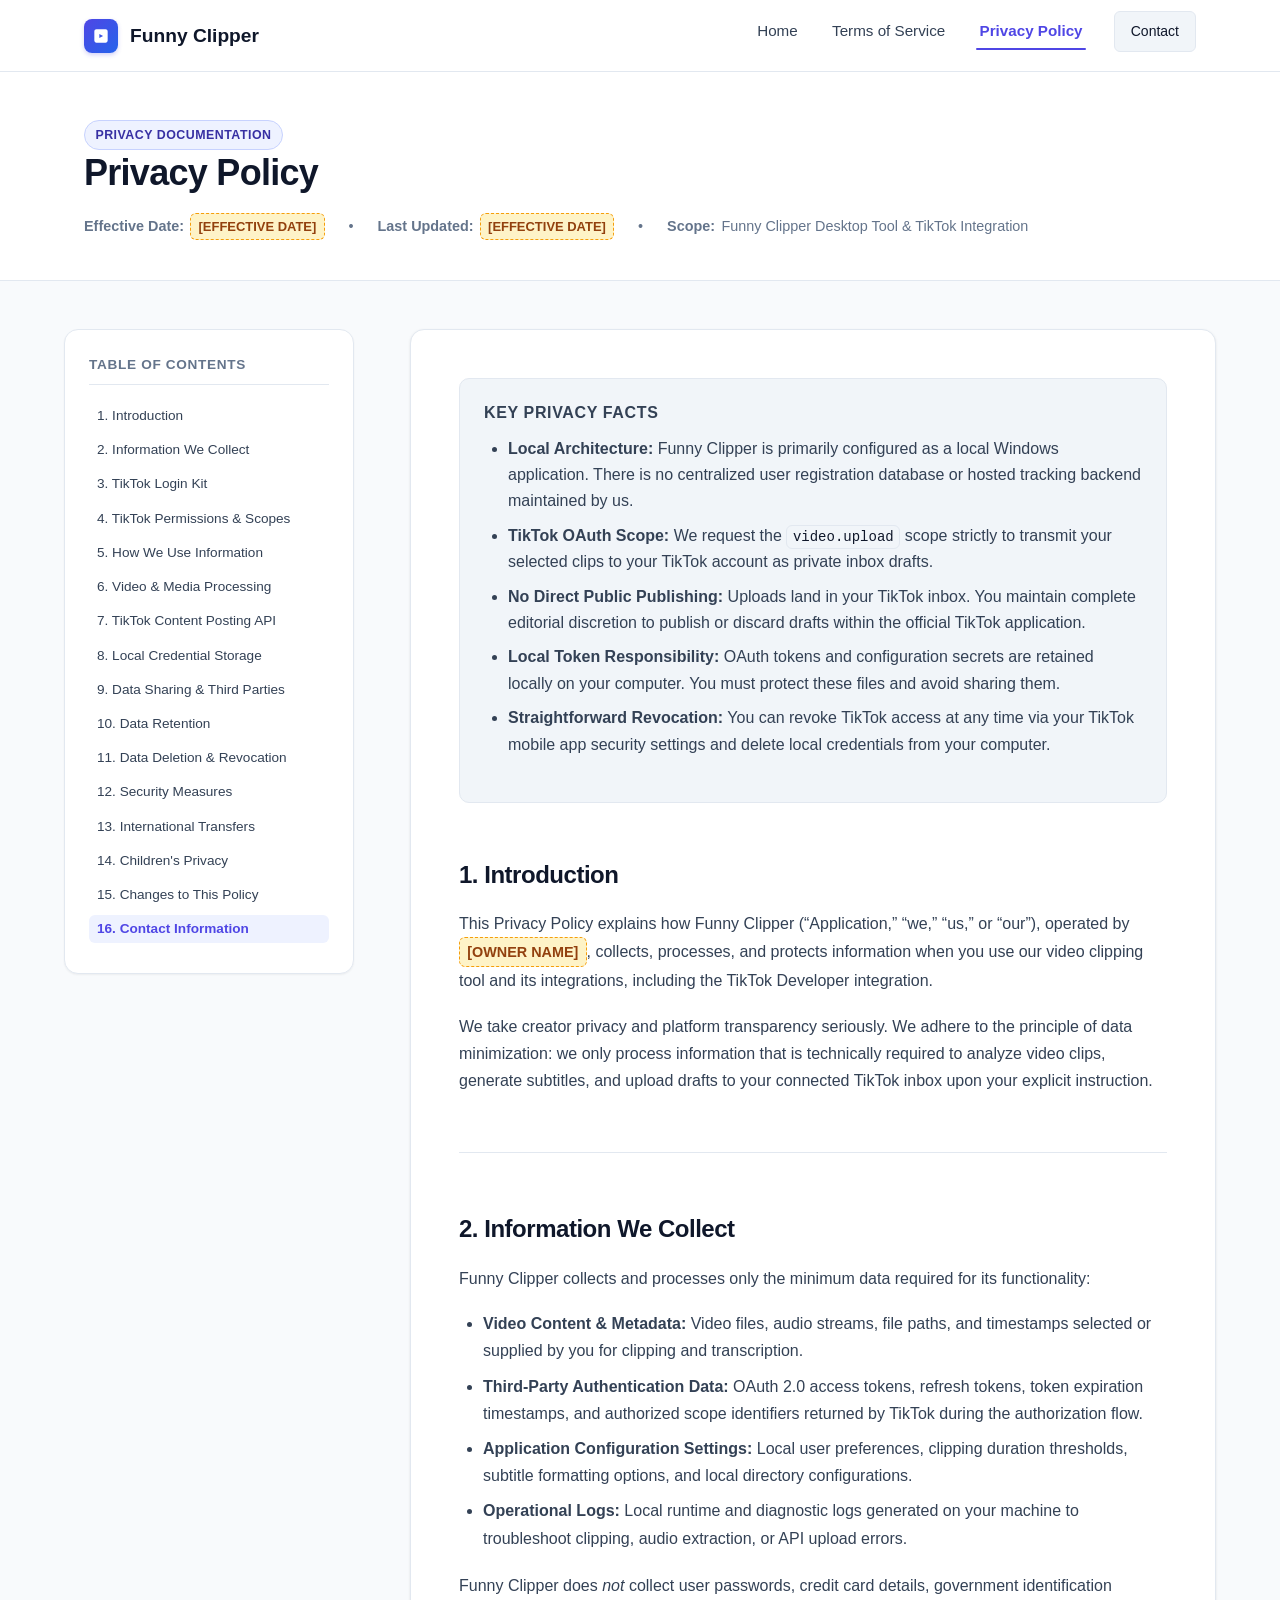
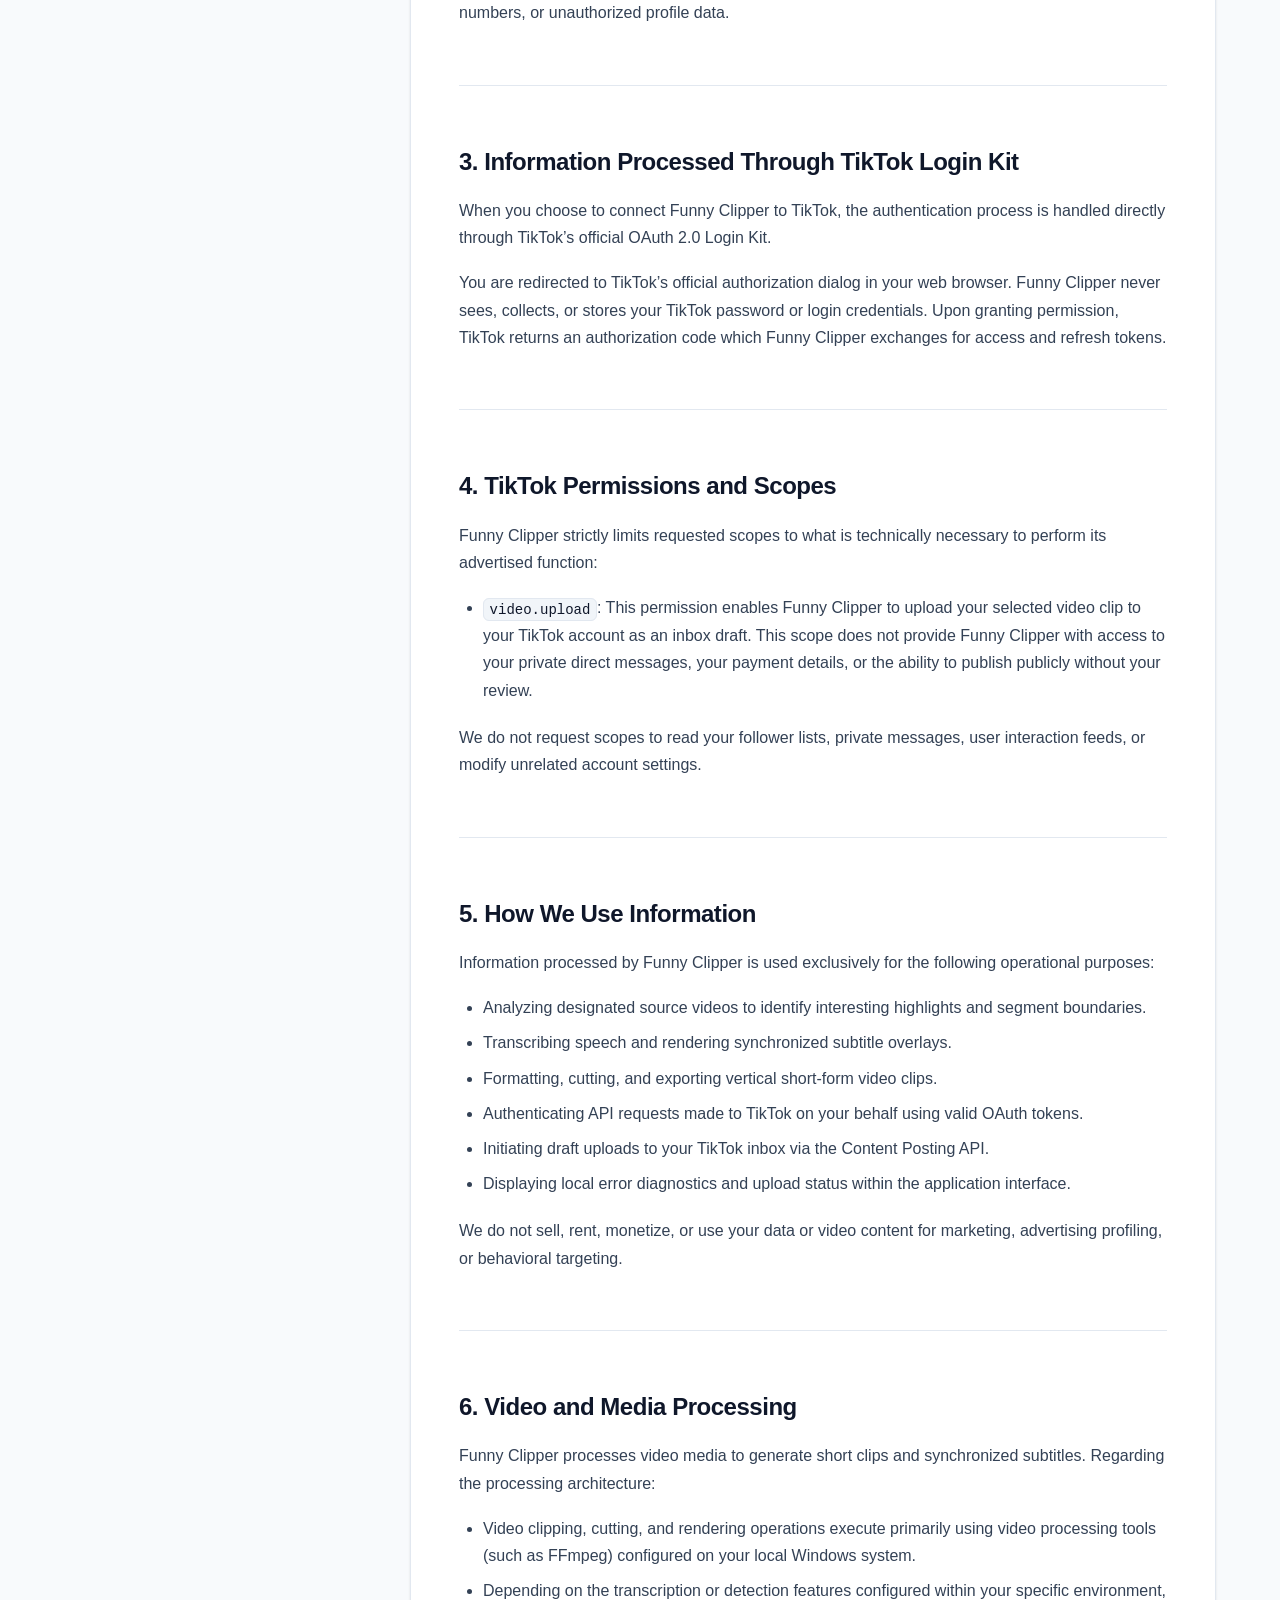
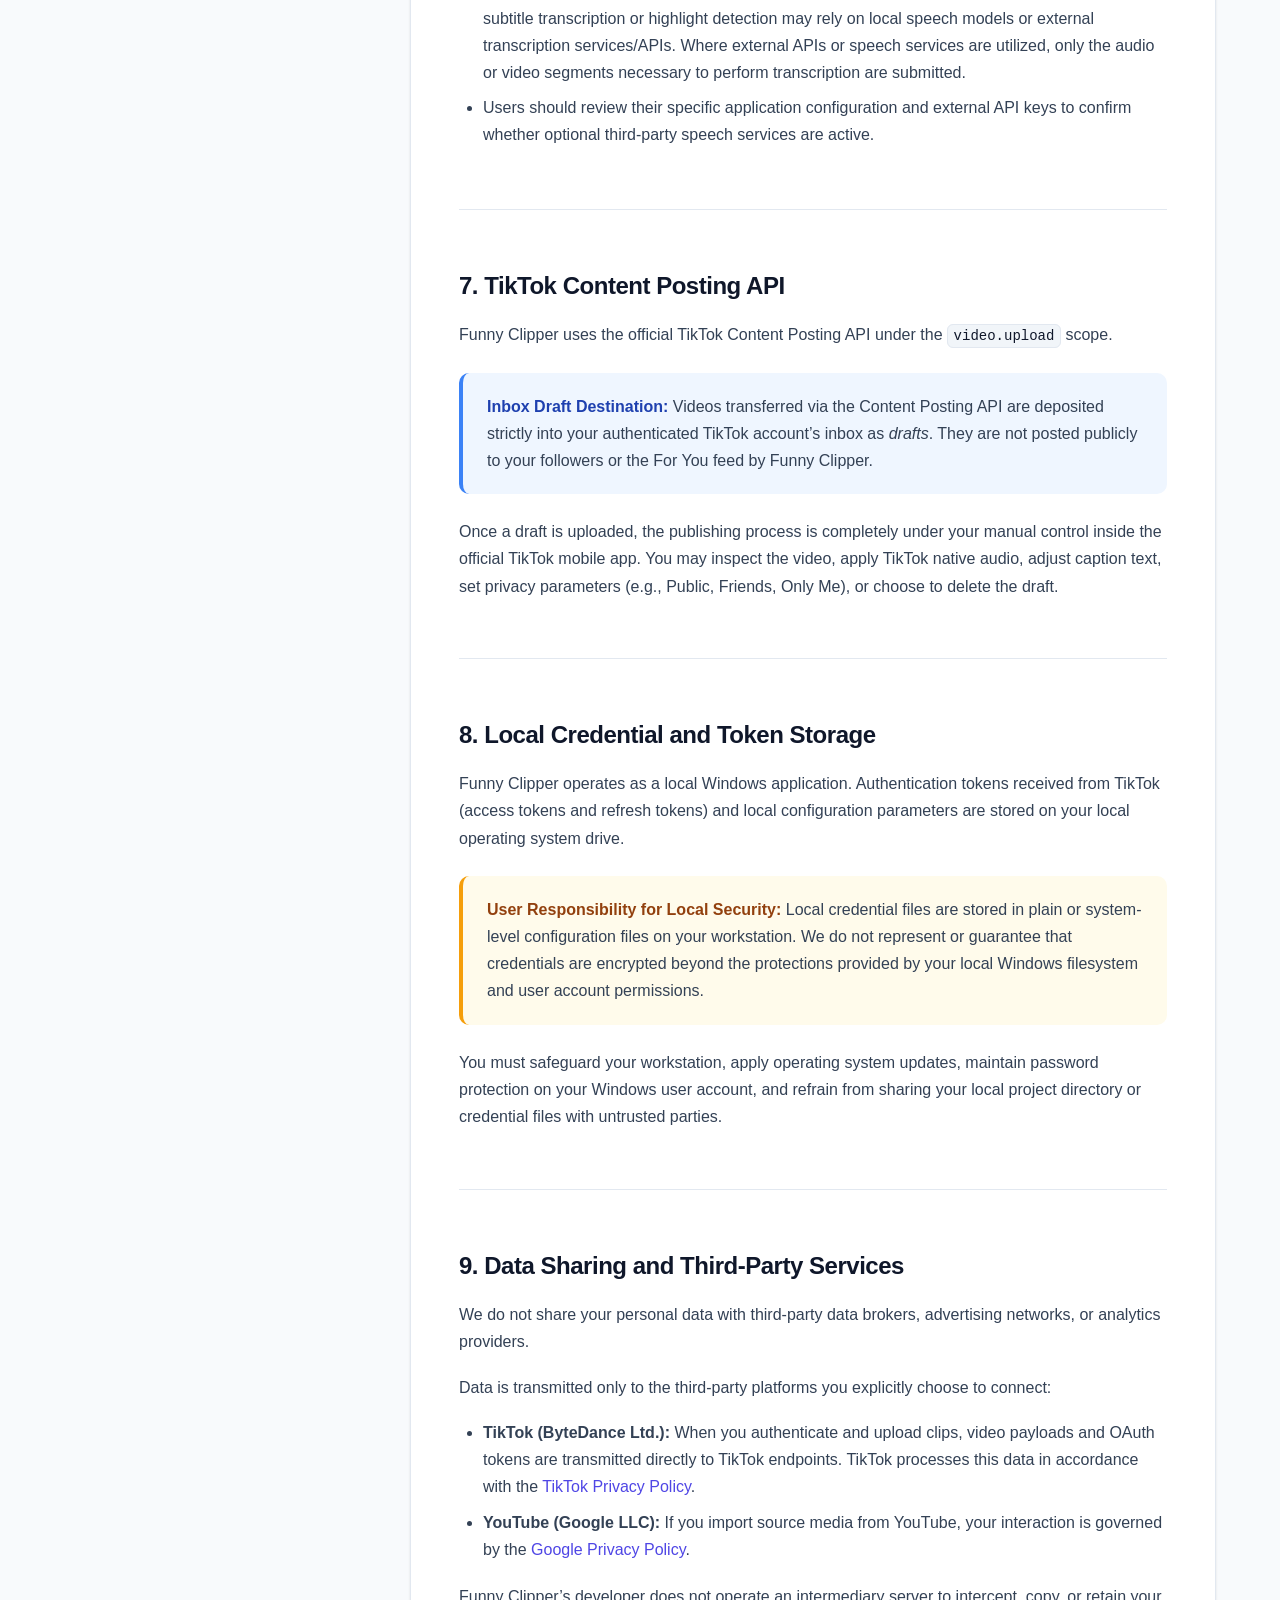
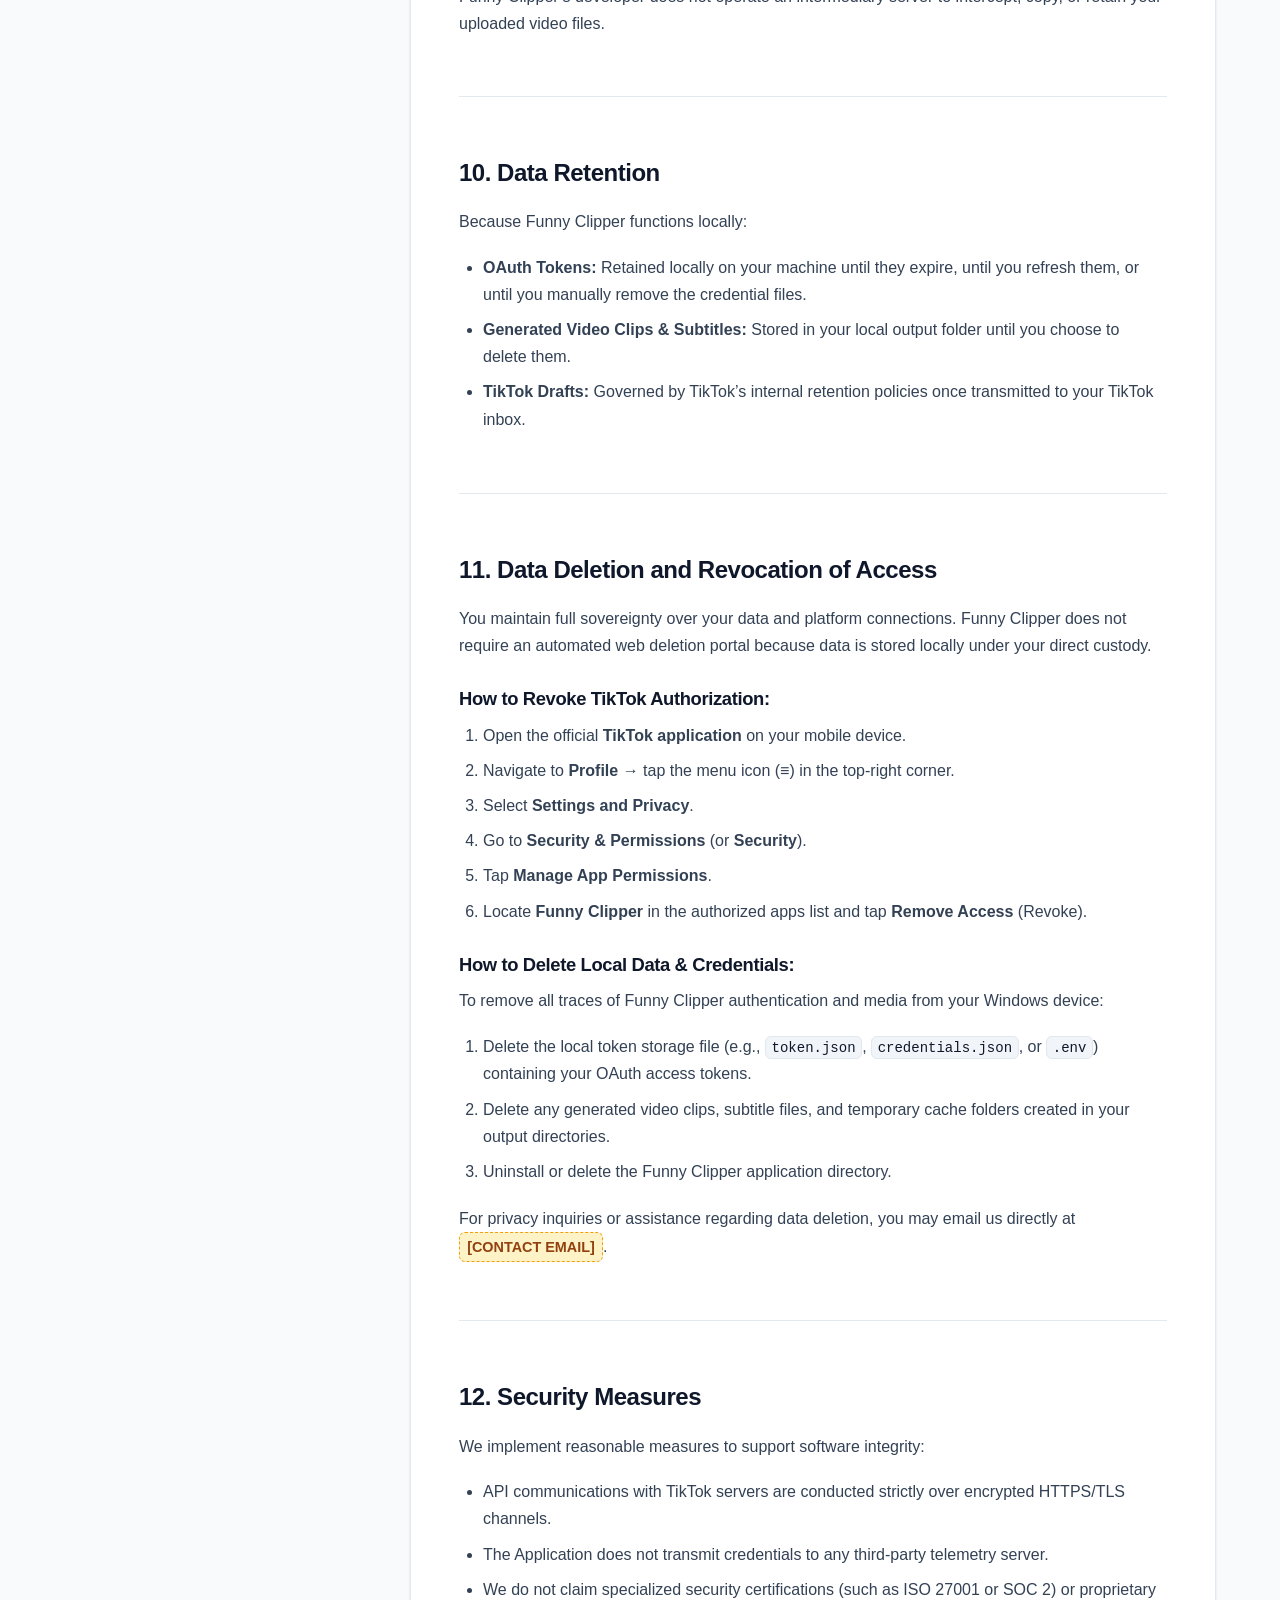
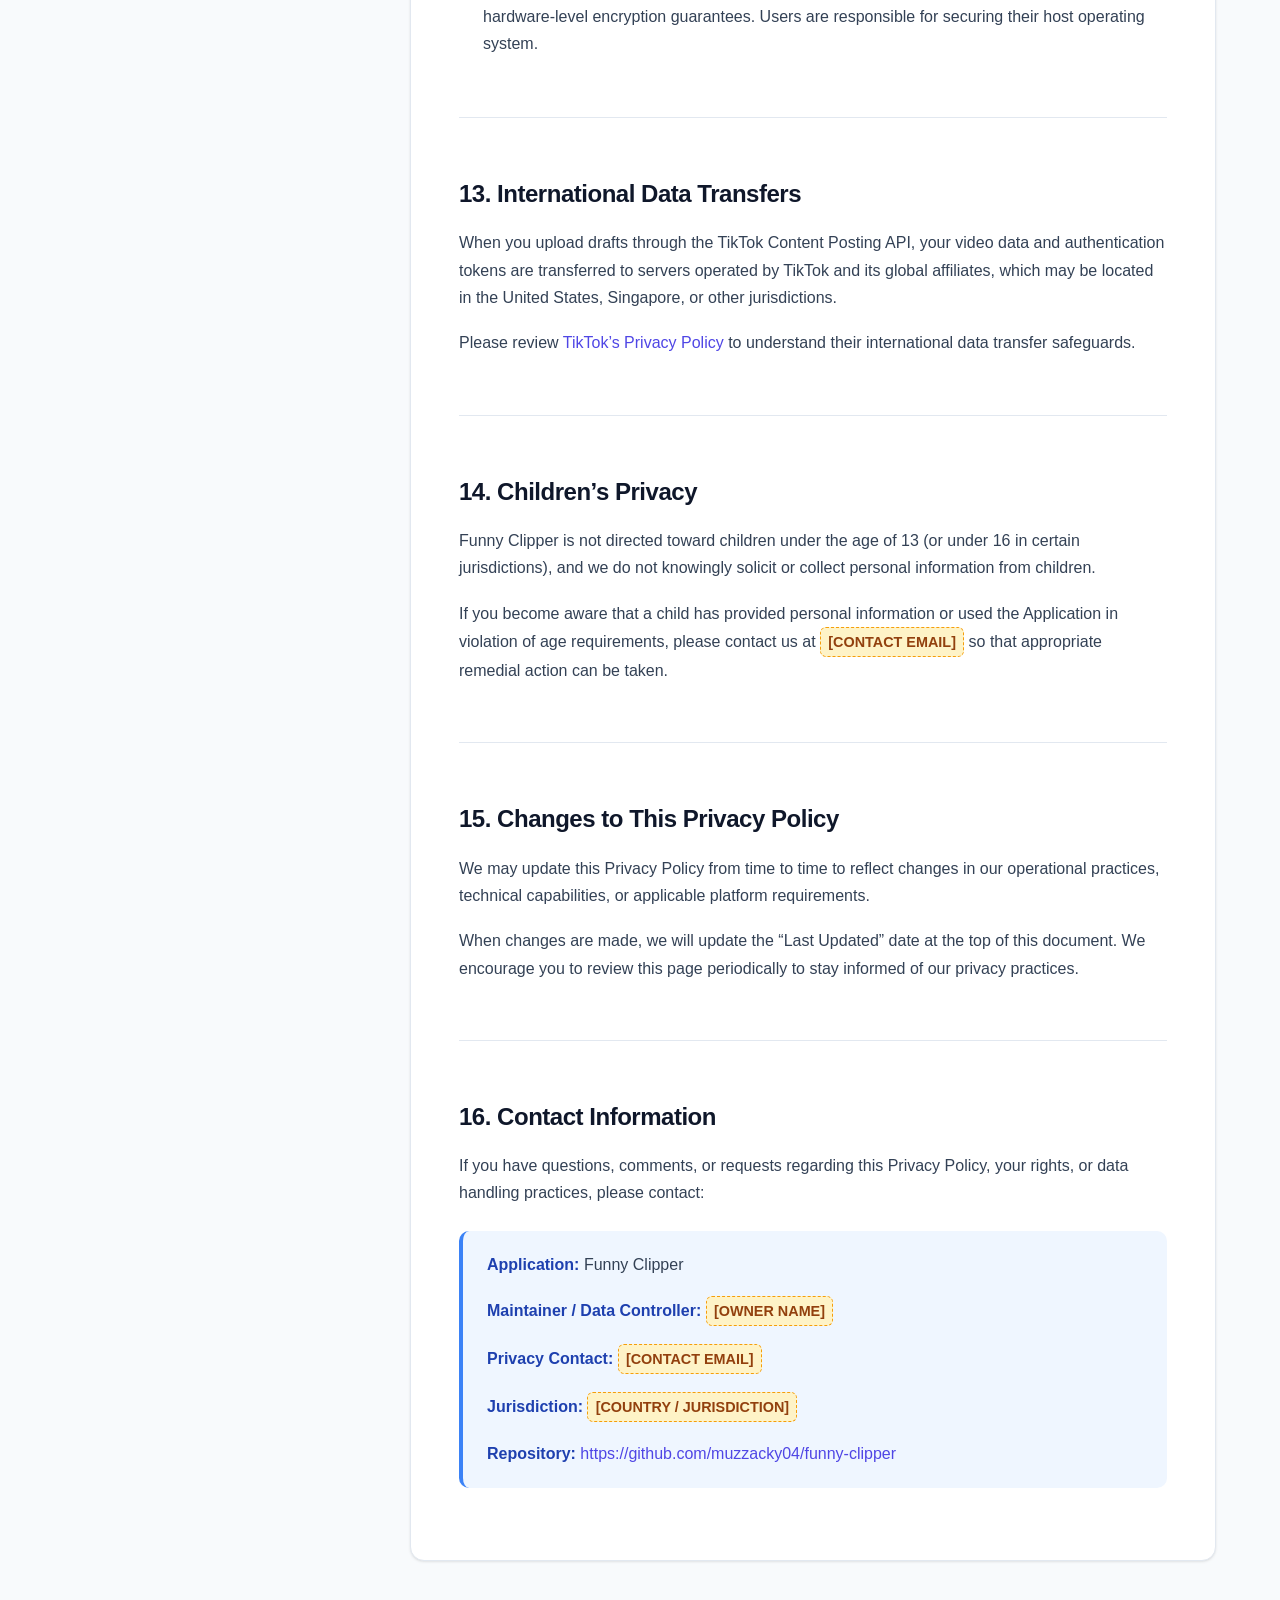
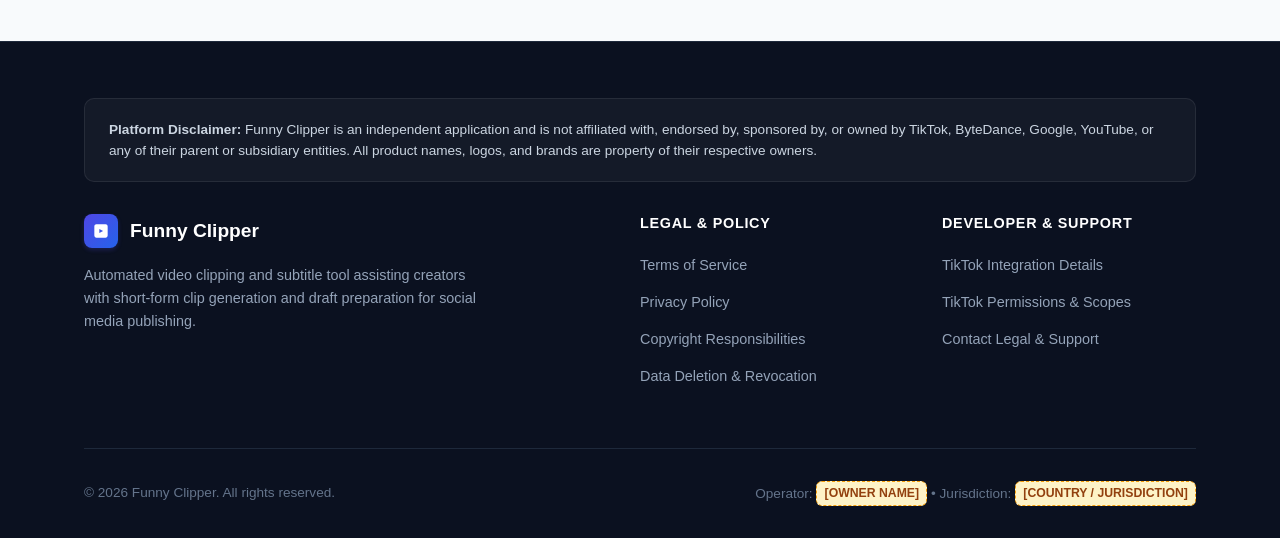
==== privacy.html @ 75d4d619 "-" ====
<!DOCTYPE html>
<html lang="en">
<head>
  <meta charset="UTF-8">
  <meta name="viewport" content="width=device-width, initial-scale=1.0">
  <title>Privacy Policy — Funny Clipper</title>
  <meta name="description" content="Official Privacy Policy for Funny Clipper, detailing data handling, local storage, TikTok Login Kit and Content Posting API integration.">
  
  <!-- Canonical Placeholder for GitHub Pages -->
  <link rel="canonical" href="https://[GITHUB_USERNAME].github.io/funny-clipper/privacy.html">
  
  <!-- Open Graph Meta Tags -->
  <meta property="og:title" content="Privacy Policy — Funny Clipper">
  <meta property="og:description" content="Privacy Policy explaining data handling, TikTok OAuth scopes, and local storage architecture for Funny Clipper.">
  <meta property="og:type" content="article">
  <meta property="og:url" content="https://[GITHUB_USERNAME].github.io/funny-clipper/privacy.html">
  <meta property="og:site_name" content="Funny Clipper">
  
  <!-- Favicon -->
  <link rel="icon" type="image/svg+xml" href="data:image/svg+xml,%3Csvg xmlns='http://www.w3.org/2000/svg' viewBox='0 0 24 24' fill='%234f46e5'%3E%3Cpath d='M19.5 7.5L14 2H6c-1.1 0-2 .9-2 2v16c0 1.1.9 2 2 2h12c1.1 0 2-.9 2-2V7.5zM14 3.5l4 4H14V3.5zM10.5 17.5v-7l5.5 3.5-5.5 3.5z'/%3E%3C/svg%3E">
  
  <!-- Stylesheet -->
  <link rel="stylesheet" href="assets/css/style.css">
</head>
<body>

  <!-- Site Header -->
  <header class="site-header">
    <div class="container header-container">
      <a href="index.html" class="brand-logo" aria-label="Funny Clipper Home">
        <span class="brand-icon">
          <svg viewBox="0 0 24 24" fill="currentColor" aria-hidden="true">
            <path d="M4 6.5C4 5.12 5.12 4 6.5 4h11C18.88 4 20 5.12 20 6.5v11c0 1.38-1.12 2.5-2.5 2.5h-11C5.12 20 4 18.88 4 17.5v-11zm6 3v5l4.5-2.5L10 9.5z"/>
          </svg>
        </span>
        <span>Funny Clipper</span>
      </a>

      <button class="nav-toggle" aria-label="Toggle navigation menu" aria-expanded="false">
        <svg width="24" height="24" viewBox="0 0 24 24" fill="none" stroke="currentColor" stroke-width="2" stroke-linecap="round" stroke-linejoin="round">
          <line x1="3" y1="12" x2="21" y2="12"></line>
          <line x1="3" y1="6" x2="21" y2="6"></line>
          <line x1="3" y1="18" x2="21" y2="18"></line>
        </svg>
      </button>

      <nav aria-label="Main Navigation">
        <ul class="nav-menu">
          <li><a href="index.html" class="nav-link">Home</a></li>
          <li><a href="terms.html" class="nav-link">Terms of Service</a></li>
          <li><a href="privacy.html" class="nav-link active">Privacy Policy</a></li>
          <li><a href="#section-16" class="nav-cta"><span>Contact</span></a></li>
        </ul>
      </nav>
    </div>
  </header>

  <!-- Legal Document Header -->
  <section class="legal-header">
    <div class="container">
      <div class="badge">Privacy Documentation</div>
      <h1>Privacy Policy</h1>
      <div class="legal-header-meta">
        <span><strong>Effective Date:</strong> <span class="placeholder">[EFFECTIVE DATE]</span></span>
        <span>&bull;</span>
        <span><strong>Last Updated:</strong> <span class="placeholder">[EFFECTIVE DATE]</span></span>
        <span>&bull;</span>
        <span><strong>Scope:</strong> Funny Clipper Desktop Tool &amp; TikTok Integration</span>
      </div>
    </div>
  </section>

  <!-- Legal Content Area -->
  <main class="legal-container">
    <div class="legal-content-wrapper">
      
      <!-- Table of Contents Sidebar -->
      <aside class="legal-toc-sidebar" aria-label="Table of Contents">
        <div class="toc-title">Table of Contents</div>
        <ul class="toc-list">
          <li class="toc-item"><a href="#section-1" class="toc-link">1. Introduction</a></li>
          <li class="toc-item"><a href="#section-2" class="toc-link">2. Information We Collect</a></li>
          <li class="toc-item"><a href="#section-3" class="toc-link">3. TikTok Login Kit</a></li>
          <li class="toc-item"><a href="#section-4" class="toc-link">4. TikTok Permissions &amp; Scopes</a></li>
          <li class="toc-item"><a href="#section-5" class="toc-link">5. How We Use Information</a></li>
          <li class="toc-item"><a href="#section-6" class="toc-link">6. Video &amp; Media Processing</a></li>
          <li class="toc-item"><a href="#section-7" class="toc-link">7. TikTok Content Posting API</a></li>
          <li class="toc-item"><a href="#section-8" class="toc-link">8. Local Credential Storage</a></li>
          <li class="toc-item"><a href="#section-9" class="toc-link">9. Data Sharing &amp; Third Parties</a></li>
          <li class="toc-item"><a href="#section-10" class="toc-link">10. Data Retention</a></li>
          <li class="toc-item"><a href="#section-11" class="toc-link">11. Data Deletion &amp; Revocation</a></li>
          <li class="toc-item"><a href="#section-12" class="toc-link">12. Security Measures</a></li>
          <li class="toc-item"><a href="#section-13" class="toc-link">13. International Transfers</a></li>
          <li class="toc-item"><a href="#section-14" class="toc-link">14. Children's Privacy</a></li>
          <li class="toc-item"><a href="#section-15" class="toc-link">15. Changes to This Policy</a></li>
          <li class="toc-item"><a href="#section-16" class="toc-link">16. Contact Information</a></li>
        </ul>
      </aside>

      <!-- Main Privacy Article -->
      <article class="legal-article">
        
        <div class="key-highlights-box">
          <h3>Key Privacy Facts</h3>
          <ul>
            <li><strong>Local Architecture:</strong> Funny Clipper is primarily configured as a local Windows application. There is no centralized user registration database or hosted tracking backend maintained by us.</li>
            <li><strong>TikTok OAuth Scope:</strong> We request the <code>video.upload</code> scope strictly to transmit your selected clips to your TikTok account as private inbox drafts.</li>
            <li><strong>No Direct Public Publishing:</strong> Uploads land in your TikTok inbox. You maintain complete editorial discretion to publish or discard drafts within the official TikTok application.</li>
            <li><strong>Local Token Responsibility:</strong> OAuth tokens and configuration secrets are retained locally on your computer. You must protect these files and avoid sharing them.</li>
            <li><strong>Straightforward Revocation:</strong> You can revoke TikTok access at any time via your TikTok mobile app security settings and delete local credentials from your computer.</li>
          </ul>
        </div>

        <!-- Section 1 -->
        <section id="section-1" class="legal-section">
          <h2>
            1. Introduction
            <a href="#section-1" class="section-anchor" aria-label="Link to Section 1">#</a>
          </h2>
          <p>
            This Privacy Policy explains how Funny Clipper (&ldquo;Application,&rdquo; &ldquo;we,&rdquo; &ldquo;us,&rdquo; or &ldquo;our&rdquo;), operated by <span class="placeholder">[OWNER NAME]</span>, collects, processes, and protects information when you use our video clipping tool and its integrations, including the TikTok Developer integration.
          </p>
          <p>
            We take creator privacy and platform transparency seriously. We adhere to the principle of data minimization: we only process information that is technically required to analyze video clips, generate subtitles, and upload drafts to your connected TikTok inbox upon your explicit instruction.
          </p>
        </section>

        <!-- Section 2 -->
        <section id="section-2" class="legal-section">
          <h2>
            2. Information We Collect
            <a href="#section-2" class="section-anchor" aria-label="Link to Section 2">#</a>
          </h2>
          <p>
            Funny Clipper collects and processes only the minimum data required for its functionality:
          </p>
          <ul>
            <li>
              <strong>Video Content &amp; Metadata:</strong> Video files, audio streams, file paths, and timestamps selected or supplied by you for clipping and transcription.
            </li>
            <li>
              <strong>Third-Party Authentication Data:</strong> OAuth 2.0 access tokens, refresh tokens, token expiration timestamps, and authorized scope identifiers returned by TikTok during the authorization flow.
            </li>
            <li>
              <strong>Application Configuration Settings:</strong> Local user preferences, clipping duration thresholds, subtitle formatting options, and local directory configurations.
            </li>
            <li>
              <strong>Operational Logs:</strong> Local runtime and diagnostic logs generated on your machine to troubleshoot clipping, audio extraction, or API upload errors.
            </li>
          </ul>
          <p>
            Funny Clipper does <em>not</em> collect user passwords, credit card details, government identification numbers, or unauthorized profile data.
          </p>
        </section>

        <!-- Section 3 -->
        <section id="section-3" class="legal-section">
          <h2>
            3. Information Processed Through TikTok Login Kit
            <a href="#section-3" class="section-anchor" aria-label="Link to Section 3">#</a>
          </h2>
          <p>
            When you choose to connect Funny Clipper to TikTok, the authentication process is handled directly through TikTok&rsquo;s official OAuth 2.0 Login Kit.
          </p>
          <p>
            You are redirected to TikTok&rsquo;s official authorization dialog in your web browser. Funny Clipper never sees, collects, or stores your TikTok password or login credentials. Upon granting permission, TikTok returns an authorization code which Funny Clipper exchanges for access and refresh tokens.
          </p>
        </section>

        <!-- Section 4 -->
        <section id="section-4" class="legal-section">
          <span id="tiktok-permissions"></span>
          <h2>
            4. TikTok Permissions and Scopes
            <a href="#section-4" class="section-anchor" aria-label="Link to Section 4">#</a>
          </h2>
          <p>
            Funny Clipper strictly limits requested scopes to what is technically necessary to perform its advertised function:
          </p>
          <ul>
            <li>
              <code>video.upload</code>: This permission enables Funny Clipper to upload your selected video clip to your TikTok account as an inbox draft. This scope does not provide Funny Clipper with access to your private direct messages, your payment details, or the ability to publish publicly without your review.
            </li>
          </ul>
          <p>
            We do not request scopes to read your follower lists, private messages, user interaction feeds, or modify unrelated account settings.
          </p>
        </section>

        <!-- Section 5 -->
        <section id="section-5" class="legal-section">
          <h2>
            5. How We Use Information
            <a href="#section-5" class="section-anchor" aria-label="Link to Section 5">#</a>
          </h2>
          <p>
            Information processed by Funny Clipper is used exclusively for the following operational purposes:
          </p>
          <ul>
            <li>Analyzing designated source videos to identify interesting highlights and segment boundaries.</li>
            <li>Transcribing speech and rendering synchronized subtitle overlays.</li>
            <li>Formatting, cutting, and exporting vertical short-form video clips.</li>
            <li>Authenticating API requests made to TikTok on your behalf using valid OAuth tokens.</li>
            <li>Initiating draft uploads to your TikTok inbox via the Content Posting API.</li>
            <li>Displaying local error diagnostics and upload status within the application interface.</li>
          </ul>
          <p>
            We do not sell, rent, monetize, or use your data or video content for marketing, advertising profiling, or behavioral targeting.
          </p>
        </section>

        <!-- Section 6 -->
        <section id="section-6" class="legal-section">
          <h2>
            6. Video and Media Processing
            <a href="#section-6" class="section-anchor" aria-label="Link to Section 6">#</a>
          </h2>
          <p>
            Funny Clipper processes video media to generate short clips and synchronized subtitles. Regarding the processing architecture:
          </p>
          <ul>
            <li>
              Video clipping, cutting, and rendering operations execute primarily using video processing tools (such as FFmpeg) configured on your local Windows system.
            </li>
            <li>
              Depending on the transcription or detection features configured within your specific environment, subtitle transcription or highlight detection may rely on local speech models or external transcription services/APIs. Where external APIs or speech services are utilized, only the audio or video segments necessary to perform transcription are submitted.
            </li>
            <li>
              Users should review their specific application configuration and external API keys to confirm whether optional third-party speech services are active.
            </li>
          </ul>
        </section>

        <!-- Section 7 -->
        <section id="section-7" class="legal-section">
          <h2>
            7. TikTok Content Posting API
            <a href="#section-7" class="section-anchor" aria-label="Link to Section 7">#</a>
          </h2>
          <p>
            Funny Clipper uses the official TikTok Content Posting API under the <code>video.upload</code> scope.
          </p>
          <div class="callout callout-info">
            <p>
              <strong>Inbox Draft Destination:</strong> Videos transferred via the Content Posting API are deposited strictly into your authenticated TikTok account&rsquo;s inbox as <em>drafts</em>. They are not posted publicly to your followers or the For You feed by Funny Clipper.
            </p>
          </div>
          <p>
            Once a draft is uploaded, the publishing process is completely under your manual control inside the official TikTok mobile app. You may inspect the video, apply TikTok native audio, adjust caption text, set privacy parameters (e.g., Public, Friends, Only Me), or choose to delete the draft.
          </p>
        </section>

        <!-- Section 8 -->
        <section id="section-8" class="legal-section">
          <h2>
            8. Local Credential and Token Storage
            <a href="#section-8" class="section-anchor" aria-label="Link to Section 8">#</a>
          </h2>
          <p>
            Funny Clipper operates as a local Windows application. Authentication tokens received from TikTok (access tokens and refresh tokens) and local configuration parameters are stored on your local operating system drive.
          </p>
          <div class="callout callout-warning">
            <p>
              <strong>User Responsibility for Local Security:</strong> Local credential files are stored in plain or system-level configuration files on your workstation. We do not represent or guarantee that credentials are encrypted beyond the protections provided by your local Windows filesystem and user account permissions.
            </p>
          </div>
          <p>
            You must safeguard your workstation, apply operating system updates, maintain password protection on your Windows user account, and refrain from sharing your local project directory or credential files with untrusted parties.
          </p>
        </section>

        <!-- Section 9 -->
        <section id="section-9" class="legal-section">
          <h2>
            9. Data Sharing and Third-Party Services
            <a href="#section-9" class="section-anchor" aria-label="Link to Section 9">#</a>
          </h2>
          <p>
            We do not share your personal data with third-party data brokers, advertising networks, or analytics providers.
          </p>
          <p>
            Data is transmitted only to the third-party platforms you explicitly choose to connect:
          </p>
          <ul>
            <li>
              <strong>TikTok (ByteDance Ltd.):</strong> When you authenticate and upload clips, video payloads and OAuth tokens are transmitted directly to TikTok endpoints. TikTok processes this data in accordance with the <a href="https://www.tiktok.com/legal/page/row/privacy-policy/en" target="_blank" rel="noopener noreferrer">TikTok Privacy Policy</a>.
            </li>
            <li>
              <strong>YouTube (Google LLC):</strong> If you import source media from YouTube, your interaction is governed by the <a href="https://policies.google.com/privacy" target="_blank" rel="noopener noreferrer">Google Privacy Policy</a>.
            </li>
          </ul>
          <p>
            Funny Clipper&rsquo;s developer does not operate an intermediary server to intercept, copy, or retain your uploaded video files.
          </p>
        </section>

        <!-- Section 10 -->
        <section id="section-10" class="legal-section">
          <h2>
            10. Data Retention
            <a href="#section-10" class="section-anchor" aria-label="Link to Section 10">#</a>
          </h2>
          <p>
            Because Funny Clipper functions locally:
          </p>
          <ul>
            <li>
              <strong>OAuth Tokens:</strong> Retained locally on your machine until they expire, until you refresh them, or until you manually remove the credential files.
            </li>
            <li>
              <strong>Generated Video Clips &amp; Subtitles:</strong> Stored in your local output folder until you choose to delete them.
            </li>
            <li>
              <strong>TikTok Drafts:</strong> Governed by TikTok&rsquo;s internal retention policies once transmitted to your TikTok inbox.
            </li>
          </ul>
        </section>

        <!-- Section 11 -->
        <section id="section-11" class="legal-section">
          <span id="deletion"></span>
          <h2>
            11. Data Deletion and Revocation of Access
            <a href="#section-11" class="section-anchor" aria-label="Link to Section 11">#</a>
          </h2>
          <p>
            You maintain full sovereignty over your data and platform connections. Funny Clipper does not require an automated web deletion portal because data is stored locally under your direct custody.
          </p>
          <h3>How to Revoke TikTok Authorization:</h3>
          <ol>
            <li>Open the official <strong>TikTok application</strong> on your mobile device.</li>
            <li>Navigate to <strong>Profile</strong> &rarr; tap the menu icon (<strong>&equiv;</strong>) in the top-right corner.</li>
            <li>Select <strong>Settings and Privacy</strong>.</li>
            <li>Go to <strong>Security &amp; Permissions</strong> (or <strong>Security</strong>).</li>
            <li>Tap <strong>Manage App Permissions</strong>.</li>
            <li>Locate <strong>Funny Clipper</strong> in the authorized apps list and tap <strong>Remove Access</strong> (Revoke).</li>
          </ol>

          <h3>How to Delete Local Data &amp; Credentials:</h3>
          <p>
            To remove all traces of Funny Clipper authentication and media from your Windows device:
          </p>
          <ol>
            <li>Delete the local token storage file (e.g., <code>token.json</code>, <code>credentials.json</code>, or <code>.env</code>) containing your OAuth access tokens.</li>
            <li>Delete any generated video clips, subtitle files, and temporary cache folders created in your output directories.</li>
            <li>Uninstall or delete the Funny Clipper application directory.</li>
          </ol>

          <p>
            For privacy inquiries or assistance regarding data deletion, you may email us directly at <span class="placeholder">[CONTACT EMAIL]</span>.
          </p>
        </section>

        <!-- Section 12 -->
        <section id="section-12" class="legal-section">
          <h2>
            12. Security Measures
            <a href="#section-12" class="section-anchor" aria-label="Link to Section 12">#</a>
          </h2>
          <p>
            We implement reasonable measures to support software integrity:
          </p>
          <ul>
            <li>API communications with TikTok servers are conducted strictly over encrypted HTTPS/TLS channels.</li>
            <li>The Application does not transmit credentials to any third-party telemetry server.</li>
            <li>We do not claim specialized security certifications (such as ISO 27001 or SOC 2) or proprietary hardware-level encryption guarantees. Users are responsible for securing their host operating system.</li>
          </ul>
        </section>

        <!-- Section 13 -->
        <section id="section-13" class="legal-section">
          <h2>
            13. International Data Transfers
            <a href="#section-13" class="section-anchor" aria-label="Link to Section 13">#</a>
          </h2>
          <p>
            When you upload drafts through the TikTok Content Posting API, your video data and authentication tokens are transferred to servers operated by TikTok and its global affiliates, which may be located in the United States, Singapore, or other jurisdictions.
          </p>
          <p>
            Please review <a href="https://www.tiktok.com/legal/page/row/privacy-policy/en" target="_blank" rel="noopener noreferrer">TikTok&rsquo;s Privacy Policy</a> to understand their international data transfer safeguards.
          </p>
        </section>

        <!-- Section 14 -->
        <section id="section-14" class="legal-section">
          <h2>
            14. Children&rsquo;s Privacy
            <a href="#section-14" class="section-anchor" aria-label="Link to Section 14">#</a>
          </h2>
          <p>
            Funny Clipper is not directed toward children under the age of 13 (or under 16 in certain jurisdictions), and we do not knowingly solicit or collect personal information from children.
          </p>
          <p>
            If you become aware that a child has provided personal information or used the Application in violation of age requirements, please contact us at <span class="placeholder">[CONTACT EMAIL]</span> so that appropriate remedial action can be taken.
          </p>
        </section>

        <!-- Section 15 -->
        <section id="section-15" class="legal-section">
          <h2>
            15. Changes to This Privacy Policy
            <a href="#section-15" class="section-anchor" aria-label="Link to Section 15">#</a>
          </h2>
          <p>
            We may update this Privacy Policy from time to time to reflect changes in our operational practices, technical capabilities, or applicable platform requirements.
          </p>
          <p>
            When changes are made, we will update the &ldquo;Last Updated&rdquo; date at the top of this document. We encourage you to review this page periodically to stay informed of our privacy practices.
          </p>
        </section>

        <!-- Section 16 -->
        <section id="section-16" class="legal-section">
          <span id="contact"></span>
          <h2>
            16. Contact Information
            <a href="#section-16" class="section-anchor" aria-label="Link to Section 16">#</a>
          </h2>
          <p>
            If you have questions, comments, or requests regarding this Privacy Policy, your rights, or data handling practices, please contact:
          </p>
          <div class="callout callout-info">
            <p><strong>Application:</strong> Funny Clipper</p>
            <p><strong>Maintainer / Data Controller:</strong> <span class="placeholder">[OWNER NAME]</span></p>
            <p><strong>Privacy Contact:</strong> <span class="placeholder">[CONTACT EMAIL]</span></p>
            <p><strong>Jurisdiction:</strong> <span class="placeholder">[COUNTRY / JURISDICTION]</span></p>
            <p><strong>Repository:</strong> <a href="https://github.com/muzzacky04/funny-clipper" target="_blank" rel="noopener noreferrer">https://github.com/muzzacky04/funny-clipper</a></p>
          </div>
        </section>

      </article>
    </div>
  </main>

  <!-- Back to Top Button -->
  <button class="back-to-top" aria-label="Back to top">
    <svg viewBox="0 0 24 24" fill="none" stroke="currentColor" stroke-width="2.5" stroke-linecap="round" stroke-linejoin="round">
      <polyline points="18 15 12 9 6 15"></polyline>
    </svg>
  </button>

  <!-- Site Footer -->
  <footer class="site-footer">
    <div class="container">
      <div class="footer-disclaimer-box">
        <p>
          <strong>Platform Disclaimer:</strong> Funny Clipper is an independent application and is not affiliated with, endorsed by, sponsored by, or owned by TikTok, ByteDance, Google, YouTube, or any of their parent or subsidiary entities. All product names, logos, and brands are property of their respective owners.
        </p>
      </div>

      <div class="footer-grid">
        <div class="footer-brand">
          <a href="index.html" class="brand-logo">
            <span class="brand-icon">
              <svg viewBox="0 0 24 24" fill="currentColor">
                <path d="M4 6.5C4 5.12 5.12 4 6.5 4h11C18.88 4 20 5.12 20 6.5v11c0 1.38-1.12 2.5-2.5 2.5h-11C5.12 20 4 18.88 4 17.5v-11zm6 3v5l4.5-2.5L10 9.5z"/>
              </svg>
            </span>
            <span>Funny Clipper</span>
          </a>
          <p>
            Automated video clipping and subtitle tool assisting creators with short-form clip generation and draft preparation for social media publishing.
          </p>
        </div>

        <div class="footer-nav-col">
          <h4>Legal &amp; Policy</h4>
          <ul class="footer-links">
            <li><a href="terms.html">Terms of Service</a></li>
            <li><a href="privacy.html">Privacy Policy</a></li>
            <li><a href="terms.html#section-7">Copyright Responsibilities</a></li>
            <li><a href="#section-11">Data Deletion &amp; Revocation</a></li>
          </ul>
        </div>

        <div class="footer-nav-col">
          <h4>Developer &amp; Support</h4>
          <ul class="footer-links">
            <li><a href="terms.html#section-5">TikTok Integration Details</a></li>
            <li><a href="#section-4">TikTok Permissions &amp; Scopes</a></li>
            <li><a href="#section-16">Contact Legal &amp; Support</a></li>
          </ul>
        </div>
      </div>

      <div class="footer-bottom">
        <div>
          &copy; <span id="current-year">2026</span> Funny Clipper. All rights reserved.
        </div>
        <div>
          Operator: <span class="placeholder">[OWNER NAME]</span> &bull; Jurisdiction: <span class="placeholder">[COUNTRY / JURISDICTION]</span>
        </div>
      </div>
    </div>
  </footer>

  <script src="assets/js/main.js"></script>
</body>
</html>
---- assets/css/style.css ----
/* ==========================================================================
   Funny Clipper — Legal & Documentation Website Stylesheet
   Design: Modern SaaS, Minimalist, Dark Navy Typography, Purple/Blue Accent
   Compatible with GitHub Pages static hosting
   ========================================================================== */

/* --------------------------------------------------------------------------
   CSS Variables & Design Tokens
   -------------------------------------------------------------------------- */
:root {
  --bg-body: #f8fafc;
  --bg-surface: #ffffff;
  --bg-surface-elevated: #f1f5f9;
  --bg-surface-subtle: #f8fafc;
  
  --text-primary: #0f172a;       /* Dark navy primary */
  --text-secondary: #334155;     /* Dark navy slate secondary */
  --text-muted: #64748b;         /* Muted slate */
  --text-inverse: #ffffff;
  
  --primary: #4f46e5;           /* Indigo accent */
  --primary-hover: #4338ca;
  --primary-light: #eef2ff;
  --primary-border: #c7d2fe;
  
  --accent: #2563eb;            /* Subtle blue secondary accent */
  --accent-light: #eff6ff;
  
  --border-light: #e2e8f0;
  --border-medium: #cbd5e1;
  --border-focus: #4f46e5;
  
  --badge-bg: #eef2ff;
  --badge-text: #3730a3;
  --placeholder-bg: #fef3c7;
  --placeholder-text: #92400e;
  --placeholder-border: #f59e0b;
  
  --callout-info-bg: #eff6ff;
  --callout-info-border: #3b82f6;
  --callout-warning-bg: #fffbeb;
  --callout-warning-border: #f59e0b;
  
  --shadow-xs: 0 1px 2px 0 rgb(0 0 0 / 0.05);
  --shadow-sm: 0 1px 3px 0 rgb(0 0 0 / 0.08), 0 1px 2px -1px rgb(0 0 0 / 0.08);
  --shadow-md: 0 4px 6px -1px rgb(0 0 0 / 0.07), 0 2px 4px -2px rgb(0 0 0 / 0.07);
  --shadow-lg: 0 10px 15px -3px rgb(0 0 0 / 0.08), 0 4px 6px -4px rgb(0 0 0 / 0.08);
  
  --font-family-base: -apple-system, BlinkMacSystemFont, "Segoe UI", Roboto, "Helvetica Neue", Arial, sans-serif;
  --font-family-mono: ui-monospace, SFMono-Regular, Menlo, Monaco, Consolas, "Liberation Mono", "Courier New", monospace;
  
  --container-max-width: 1160px;
  --legal-container-width: 1200px;
  --header-height: 72px;
  --radius-sm: 6px;
  --radius-md: 10px;
  --radius-lg: 14px;
}

/* --------------------------------------------------------------------------
   Reset & Base Styles
   -------------------------------------------------------------------------- */
*, *::before, *::after {
  box-sizing: border-box;
  margin: 0;
  padding: 0;
}

html {
  font-size: 16px;
  scroll-behavior: smooth;
  scroll-padding-top: 90px;
  -webkit-text-size-adjust: 100%;
}

body {
  font-family: var(--font-family-base);
  color: var(--text-primary);
  background-color: var(--bg-body);
  line-height: 1.65;
  font-weight: 400;
  display: flex;
  flex-direction: column;
  min-height: 100vh;
  -webkit-font-smoothing: antialiased;
  -moz-osx-font-smoothing: grayscale;
}

img, svg {
  display: block;
  max-width: 100%;
}

a {
  color: var(--primary);
  text-decoration: none;
  transition: color 0.15s ease, border-color 0.15s ease;
}

a:hover {
  color: var(--primary-hover);
}

p {
  margin-bottom: 1.15rem;
  color: var(--text-secondary);
}

h1, h2, h3, h4, h5, h6 {
  color: var(--text-primary);
  line-height: 1.3;
  font-weight: 700;
  letter-spacing: -0.02em;
}

h1 { font-size: 2.25rem; margin-bottom: 1rem; }
h2 { font-size: 1.65rem; margin-top: 2rem; margin-bottom: 0.85rem; }
h3 { font-size: 1.25rem; margin-top: 1.5rem; margin-bottom: 0.5rem; }
h4 { font-size: 1.05rem; margin-top: 1.25rem; margin-bottom: 0.5rem; }

ul, ol {
  margin-bottom: 1.25rem;
  padding-left: 1.5rem;
  color: var(--text-secondary);
}

li {
  margin-bottom: 0.5rem;
}

code {
  font-family: var(--font-family-mono);
  font-size: 0.875em;
  background-color: var(--bg-surface-elevated);
  padding: 0.2em 0.4em;
  border-radius: var(--radius-sm);
  color: var(--text-primary);
  border: 1px solid var(--border-light);
}

/* --------------------------------------------------------------------------
   Layout & Container
   -------------------------------------------------------------------------- */
.container {
  width: 100%;
  max-width: var(--container-max-width);
  margin-left: auto;
  margin-right: auto;
  padding-left: 1.5rem;
  padding-right: 1.5rem;
}

.legal-container {
  width: 100%;
  max-width: var(--legal-container-width);
  margin-left: auto;
  margin-right: auto;
  padding-left: 1.5rem;
  padding-right: 1.5rem;
}

main {
  flex: 1 0 auto;
}

/* --------------------------------------------------------------------------
   Header & Navigation
   -------------------------------------------------------------------------- */
.site-header {
  position: sticky;
  top: 0;
  z-index: 1000;
  background-color: rgba(255, 255, 255, 0.94);
  backdrop-filter: blur(8px);
  -webkit-backdrop-filter: blur(8px);
  border-bottom: 1px solid var(--border-light);
  height: var(--header-height);
}

.header-container {
  display: flex;
  align-items: center;
  justify-content: space-between;
  height: 100%;
}

.brand-logo {
  display: flex;
  align-items: center;
  gap: 0.75rem;
  font-weight: 700;
  font-size: 1.2rem;
  color: var(--text-primary);
  text-decoration: none;
}

.brand-icon {
  width: 34px;
  height: 34px;
  background: linear-gradient(135deg, var(--primary) 0%, var(--accent) 100%);
  color: white;
  border-radius: 8px;
  display: flex;
  align-items: center;
  justify-content: center;
  box-shadow: 0 2px 4px rgba(79, 70, 229, 0.25);
}

.brand-icon svg {
  width: 20px;
  height: 20px;
}

.nav-menu {
  display: flex;
  align-items: center;
  gap: 1.75rem;
  list-style: none;
  padding: 0;
  margin: 0;
}

.nav-link {
  color: var(--text-secondary);
  font-weight: 500;
  font-size: 0.95rem;
  padding: 0.4rem 0.2rem;
  position: relative;
  transition: color 0.15s ease;
}

.nav-link:hover {
  color: var(--primary);
}

.nav-link.active {
  color: var(--primary);
  font-weight: 600;
}

.nav-link.active::after {
  content: "";
  position: absolute;
  bottom: -4px;
  left: 0;
  width: 100%;
  height: 2px;
  background-color: var(--primary);
  border-radius: 2px;
}

.nav-cta {
  display: inline-flex;
  align-items: center;
  gap: 0.4rem;
  padding: 0.5rem 1rem;
  border-radius: var(--radius-sm);
  background-color: var(--bg-surface-elevated);
  color: var(--text-primary);
  border: 1px solid var(--border-light);
  font-size: 0.875rem;
  font-weight: 500;
  transition: all 0.15s ease;
}

.nav-cta:hover {
  background-color: var(--border-light);
  color: var(--text-primary);
}

.nav-toggle {
  display: none;
  background: none;
  border: none;
  cursor: pointer;
  padding: 0.5rem;
  color: var(--text-primary);
}

/* --------------------------------------------------------------------------
   Badges, Callouts & Placeholders
   -------------------------------------------------------------------------- */
.badge {
  display: inline-flex;
  align-items: center;
  gap: 0.35rem;
  padding: 0.25rem 0.65rem;
  font-size: 0.775rem;
  font-weight: 600;
  text-transform: uppercase;
  letter-spacing: 0.04em;
  border-radius: 9999px;
  background-color: var(--badge-bg);
  color: var(--badge-text);
  border: 1px solid var(--primary-border);
}

.placeholder {
  display: inline-block;
  background-color: var(--placeholder-bg);
  color: var(--placeholder-text);
  border: 1px dashed var(--placeholder-border);
  padding: 0.1rem 0.45rem;
  border-radius: var(--radius-sm);
  font-weight: 600;
  font-size: 0.9em;
}

.callout {
  padding: 1.25rem 1.5rem;
  border-radius: var(--radius-md);
  margin: 1.5rem 0;
  border-left: 4px solid var(--border-medium);
  background-color: var(--bg-surface-elevated);
}

.callout p:last-child {
  margin-bottom: 0;
}

.callout-info {
  background-color: var(--callout-info-bg);
  border-left-color: var(--callout-info-border);
}

.callout-info strong {
  color: #1e40af;
}

.callout-warning {
  background-color: var(--callout-warning-bg);
  border-left-color: var(--callout-warning-border);
}

.callout-warning strong {
  color: #92400e;
}

/* --------------------------------------------------------------------------
   Homepage Sections
   -------------------------------------------------------------------------- */
.hero-section {
  padding: 4.5rem 0 3.5rem;
  text-align: center;
  background: radial-gradient(circle at 50% 0%, rgba(238, 242, 255, 0.7) 0%, rgba(248, 250, 252, 0) 70%);
  border-bottom: 1px solid var(--border-light);
}

.hero-content {
  max-width: 800px;
  margin: 0 auto;
}

.hero-title {
  font-size: 2.85rem;
  font-weight: 800;
  letter-spacing: -0.03em;
  color: var(--text-primary);
  margin-top: 1rem;
  margin-bottom: 1.25rem;
  line-height: 1.2;
}

.hero-subtitle {
  font-size: 1.2rem;
  color: var(--text-secondary);
  line-height: 1.6;
  margin-bottom: 2rem;
}

.hero-actions {
  display: flex;
  justify-content: center;
  gap: 1rem;
  flex-wrap: wrap;
}

.btn {
  display: inline-flex;
  align-items: center;
  justify-content: center;
  gap: 0.5rem;
  font-weight: 600;
  font-size: 0.95rem;
  padding: 0.75rem 1.5rem;
  border-radius: var(--radius-md);
  cursor: pointer;
  transition: all 0.15s ease;
  text-decoration: none;
  border: 1px solid transparent;
}

.btn-primary {
  background-color: var(--primary);
  color: var(--text-inverse);
  box-shadow: 0 2px 4px rgba(79, 70, 229, 0.2);
}

.btn-primary:hover {
  background-color: var(--primary-hover);
  color: var(--text-inverse);
}

.btn-secondary {
  background-color: var(--bg-surface);
  color: var(--text-primary);
  border-color: var(--border-medium);
  box-shadow: var(--shadow-xs);
}

.btn-secondary:hover {
  background-color: var(--bg-surface-elevated);
  border-color: var(--text-muted);
  color: var(--text-primary);
}

/* Feature & Architecture Cards */
.section {
  padding: 4rem 0;
}

.section-alt {
  background-color: var(--bg-surface);
  border-top: 1px solid var(--border-light);
  border-bottom: 1px solid var(--border-light);
}

.section-header {
  text-align: center;
  max-width: 700px;
  margin: 0 auto 3rem;
}

.section-header h2 {
  font-size: 2rem;
  margin-top: 0;
  margin-bottom: 0.75rem;
}

.section-header p {
  font-size: 1.1rem;
  color: var(--text-muted);
}

.card-grid {
  display: grid;
  grid-template-columns: repeat(auto-fit, minmax(320px, 1fr));
  gap: 1.75rem;
}

.feature-card {
  background-color: var(--bg-surface);
  border: 1px solid var(--border-light);
  border-radius: var(--radius-lg);
  padding: 2rem;
  box-shadow: var(--shadow-sm);
  transition: transform 0.15s ease, box-shadow 0.15s ease;
}

.feature-card:hover {
  box-shadow: var(--shadow-md);
}

.feature-icon-wrapper {
  width: 48px;
  height: 48px;
  border-radius: var(--radius-md);
  background-color: var(--primary-light);
  color: var(--primary);
  display: flex;
  align-items: center;
  justify-content: center;
  margin-bottom: 1.25rem;
}

.feature-card h3 {
  margin-top: 0;
  font-size: 1.25rem;
  margin-bottom: 0.75rem;
}

/* Workflow Step Items */
.workflow-grid {
  display: grid;
  grid-template-columns: repeat(auto-fit, minmax(240px, 1fr));
  gap: 1.5rem;
  margin-top: 2rem;
}

.workflow-step {
  background-color: var(--bg-surface);
  border: 1px solid var(--border-light);
  border-radius: var(--radius-md);
  padding: 1.75rem;
  position: relative;
}

.step-number {
  width: 32px;
  height: 32px;
  border-radius: 50%;
  background-color: var(--primary);
  color: white;
  display: flex;
  align-items: center;
  justify-content: center;
  font-weight: 700;
  font-size: 0.875rem;
  margin-bottom: 1rem;
}

.workflow-step h3 {
  font-size: 1.1rem;
  margin-top: 0;
  margin-bottom: 0.5rem;
}

.workflow-step p {
  font-size: 0.95rem;
  margin-bottom: 0;
}

/* Legal Card Grid for quick navigation */
.legal-nav-grid {
  display: grid;
  grid-template-columns: repeat(auto-fit, minmax(320px, 1fr));
  gap: 2rem;
}

.legal-card {
  background-color: var(--bg-surface);
  border: 1px solid var(--border-light);
  border-radius: var(--radius-lg);
  padding: 2.25rem;
  display: flex;
  flex-direction: column;
  justify-content: space-between;
  box-shadow: var(--shadow-sm);
}

.legal-card h3 {
  margin-top: 0;
  font-size: 1.4rem;
  margin-bottom: 0.75rem;
}

.legal-card p {
  flex-grow: 1;
}

/* --------------------------------------------------------------------------
   Legal Document Layout (terms.html & privacy.html)
   -------------------------------------------------------------------------- */
.legal-header {
  padding: 3rem 0 2.5rem;
  background-color: var(--bg-surface);
  border-bottom: 1px solid var(--border-light);
}

.legal-header-meta {
  display: flex;
  align-items: center;
  gap: 1.5rem;
  flex-wrap: wrap;
  margin-top: 1rem;
  font-size: 0.9rem;
  color: var(--text-muted);
}

.legal-header-meta span {
  display: flex;
  align-items: center;
  gap: 0.4rem;
}

.legal-content-wrapper {
  display: grid;
  grid-template-columns: 290px 1fr;
  gap: 3.5rem;
  padding: 3rem 0 5rem;
  align-items: start;
}

/* Sticky Table of Contents Sidebar */
.legal-toc-sidebar {
  position: sticky;
  top: 96px;
  background-color: var(--bg-surface);
  border: 1px solid var(--border-light);
  border-radius: var(--radius-lg);
  padding: 1.5rem;
  max-height: calc(100vh - 120px);
  overflow-y: auto;
  box-shadow: var(--shadow-xs);
}

.toc-title {
  font-size: 0.85rem;
  text-transform: uppercase;
  letter-spacing: 0.05em;
  font-weight: 700;
  color: var(--text-muted);
  margin-bottom: 1rem;
  padding-bottom: 0.5rem;
  border-bottom: 1px solid var(--border-light);
}

.toc-list {
  list-style: none;
  padding: 0;
  margin: 0;
}

.toc-item {
  margin-bottom: 0.35rem;
}

.toc-link {
  display: block;
  font-size: 0.85rem;
  color: var(--text-secondary);
  padding: 0.3rem 0.5rem;
  border-radius: var(--radius-sm);
  line-height: 1.4;
  transition: all 0.15s ease;
}

.toc-link:hover {
  background-color: var(--bg-surface-elevated);
  color: var(--primary);
}

.toc-link.active {
  background-color: var(--primary-light);
  color: var(--primary);
  font-weight: 600;
}

/* Legal Article Body */
.legal-article {
  min-width: 0;
  background-color: var(--bg-surface);
  border: 1px solid var(--border-light);
  border-radius: var(--radius-lg);
  padding: 3rem;
  box-shadow: var(--shadow-sm);
}

.legal-section {
  padding-top: 1rem;
  margin-bottom: 2.75rem;
  border-bottom: 1px solid var(--border-light);
  padding-bottom: 2.5rem;
}

.legal-section:last-child {
  border-bottom: none;
  margin-bottom: 0;
  padding-bottom: 0;
}

.legal-section h2 {
  font-size: 1.5rem;
  margin-top: 0;
  margin-bottom: 1.25rem;
  color: var(--text-primary);
  display: flex;
  align-items: baseline;
  gap: 0.5rem;
}

.section-anchor {
  color: var(--border-medium);
  font-weight: 400;
  font-size: 0.85em;
  text-decoration: none;
  opacity: 0;
  transition: opacity 0.15s ease;
}

.legal-section h2:hover .section-anchor {
  opacity: 1;
}

.legal-section h2 .section-anchor:hover {
  color: var(--primary);
}

.legal-section h3 {
  font-size: 1.15rem;
  margin-top: 1.75rem;
  margin-bottom: 0.65rem;
}

.legal-section p, .legal-section li {
  line-height: 1.7;
}

.key-highlights-box {
  background-color: var(--bg-surface-elevated);
  border: 1px solid var(--border-light);
  border-radius: var(--radius-md);
  padding: 1.5rem;
  margin-bottom: 2.5rem;
}

.key-highlights-box h3 {
  margin-top: 0;
  font-size: 1rem;
  text-transform: uppercase;
  letter-spacing: 0.04em;
  color: var(--text-secondary);
  margin-bottom: 0.75rem;
}

/* --------------------------------------------------------------------------
   Back to Top Button
   -------------------------------------------------------------------------- */
.back-to-top {
  position: fixed;
  bottom: 28px;
  right: 28px;
  width: 44px;
  height: 44px;
  background-color: var(--text-primary);
  color: white;
  border-radius: 50%;
  border: none;
  display: flex;
  align-items: center;
  justify-content: center;
  cursor: pointer;
  box-shadow: var(--shadow-lg);
  opacity: 0;
  visibility: hidden;
  transition: opacity 0.2s ease, visibility 0.2s ease, transform 0.2s ease;
  z-index: 900;
}

.back-to-top.visible {
  opacity: 0.9;
  visibility: visible;
}

.back-to-top:hover {
  opacity: 1;
  transform: translateY(-2px);
  background-color: var(--primary);
}

.back-to-top svg {
  width: 20px;
  height: 20px;
}

/* --------------------------------------------------------------------------
   Footer
   -------------------------------------------------------------------------- */
.site-footer {
  background-color: #0b1120;
  color: #94a3b8;
  border-top: 1px solid #1e293b;
  padding: 3.5rem 0 2rem;
  margin-top: auto;
}

.footer-grid {
  display: grid;
  grid-template-columns: 2fr 1fr 1fr;
  gap: 3rem;
  margin-bottom: 3rem;
}

.footer-brand {
  max-width: 400px;
}

.footer-brand .brand-logo {
  color: white;
  margin-bottom: 1rem;
}

.footer-brand p {
  color: #94a3b8;
  font-size: 0.9rem;
  line-height: 1.6;
}

.footer-nav-col h4 {
  color: white;
  font-size: 0.9rem;
  text-transform: uppercase;
  letter-spacing: 0.05em;
  margin-top: 0;
  margin-bottom: 1.25rem;
}

.footer-links {
  list-style: none;
  padding: 0;
  margin: 0;
}

.footer-links li {
  margin-bottom: 0.65rem;
}

.footer-links a {
  color: #94a3b8;
  font-size: 0.9rem;
  transition: color 0.15s ease;
}

.footer-links a:hover {
  color: white;
}

.footer-disclaimer-box {
  background-color: rgba(255, 255, 255, 0.04);
  border: 1px solid rgba(255, 255, 255, 0.08);
  border-radius: var(--radius-md);
  padding: 1.25rem 1.5rem;
  margin-bottom: 2rem;
}

.footer-disclaimer-box p {
  color: #cbd5e1;
  font-size: 0.85rem;
  margin-bottom: 0;
  line-height: 1.55;
}

.footer-bottom {
  display: flex;
  align-items: center;
  justify-content: space-between;
  padding-top: 2rem;
  border-top: 1px solid #1e293b;
  font-size: 0.85rem;
  color: #64748b;
  flex-wrap: wrap;
  gap: 1rem;
}

.footer-bottom a {
  color: #94a3b8;
}

.footer-bottom a:hover {
  color: white;
}

/* --------------------------------------------------------------------------
   Responsive Breakpoints
   -------------------------------------------------------------------------- */
@media (max-width: 960px) {
  .legal-content-wrapper {
    grid-template-columns: 1fr;
    gap: 2rem;
  }
  
  .legal-toc-sidebar {
    position: static;
    max-height: none;
  }
  
  .hero-title {
    font-size: 2.25rem;
  }
  
  .footer-grid {
    grid-template-columns: 1fr;
    gap: 2rem;
  }
}

@media (max-width: 768px) {
  .nav-menu {
    position: absolute;
    top: var(--header-height);
    left: 0;
    right: 0;
    background-color: var(--bg-surface);
    border-bottom: 1px solid var(--border-light);
    flex-direction: column;
    align-items: flex-start;
    padding: 1.25rem 1.5rem;
    gap: 1rem;
    box-shadow: var(--shadow-lg);
    display: none;
  }

  .nav-menu.open {
    display: flex;
  }

  .nav-toggle {
    display: block;
  }

  .legal-article {
    padding: 1.75rem;
  }

  .hero-title {
    font-size: 1.85rem;
  }

  .hero-subtitle {
    font-size: 1.05rem;
  }

  .card-grid, .workflow-grid, .legal-nav-grid {
    grid-template-columns: 1fr;
  }
}

/* --------------------------------------------------------------------------
   Print Styles
   -------------------------------------------------------------------------- */
@media print {
  .site-header, .legal-toc-sidebar, .back-to-top, .site-footer {
    display: none !important;
  }
  
  body {
    background: white;
    color: black;
  }
  
  .legal-content-wrapper {
    display: block;
    padding: 0;
  }
  
  .legal-article {
    border: none;
    box-shadow: none;
    padding: 0;
  }
}
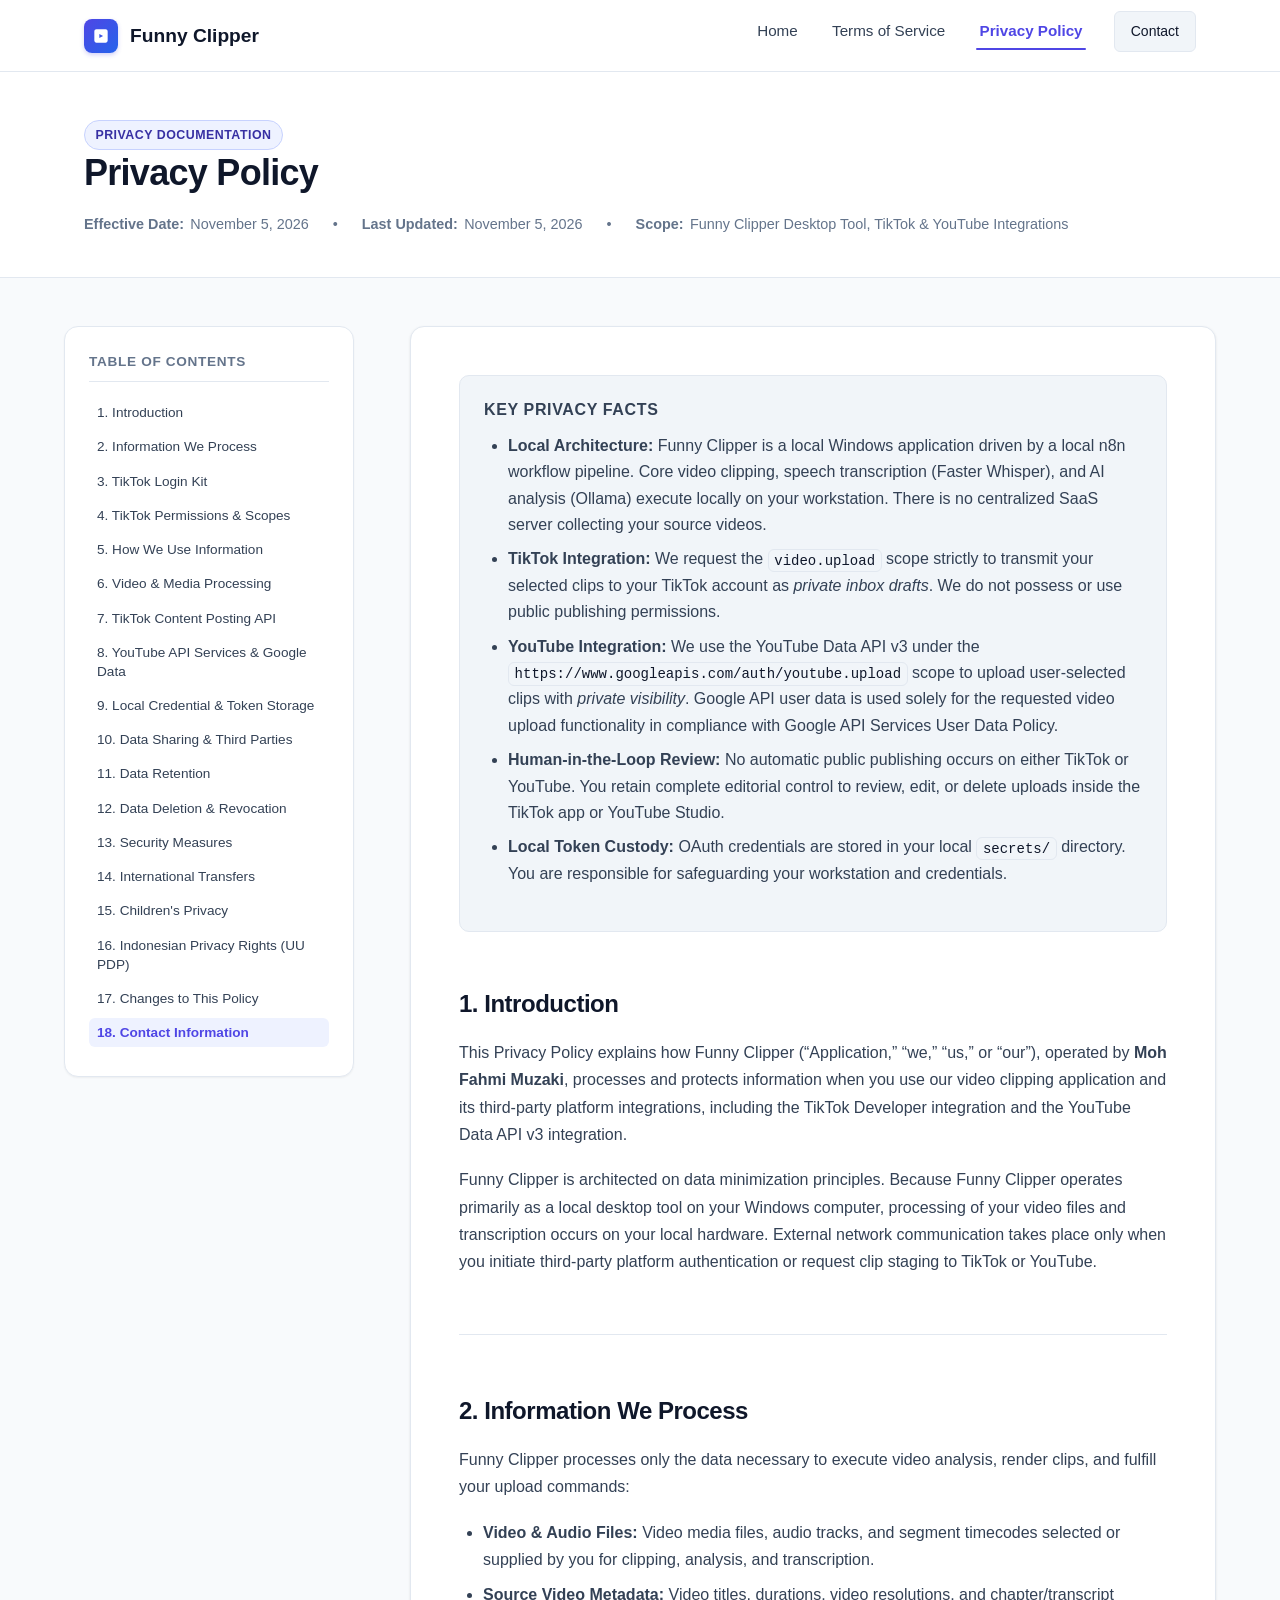
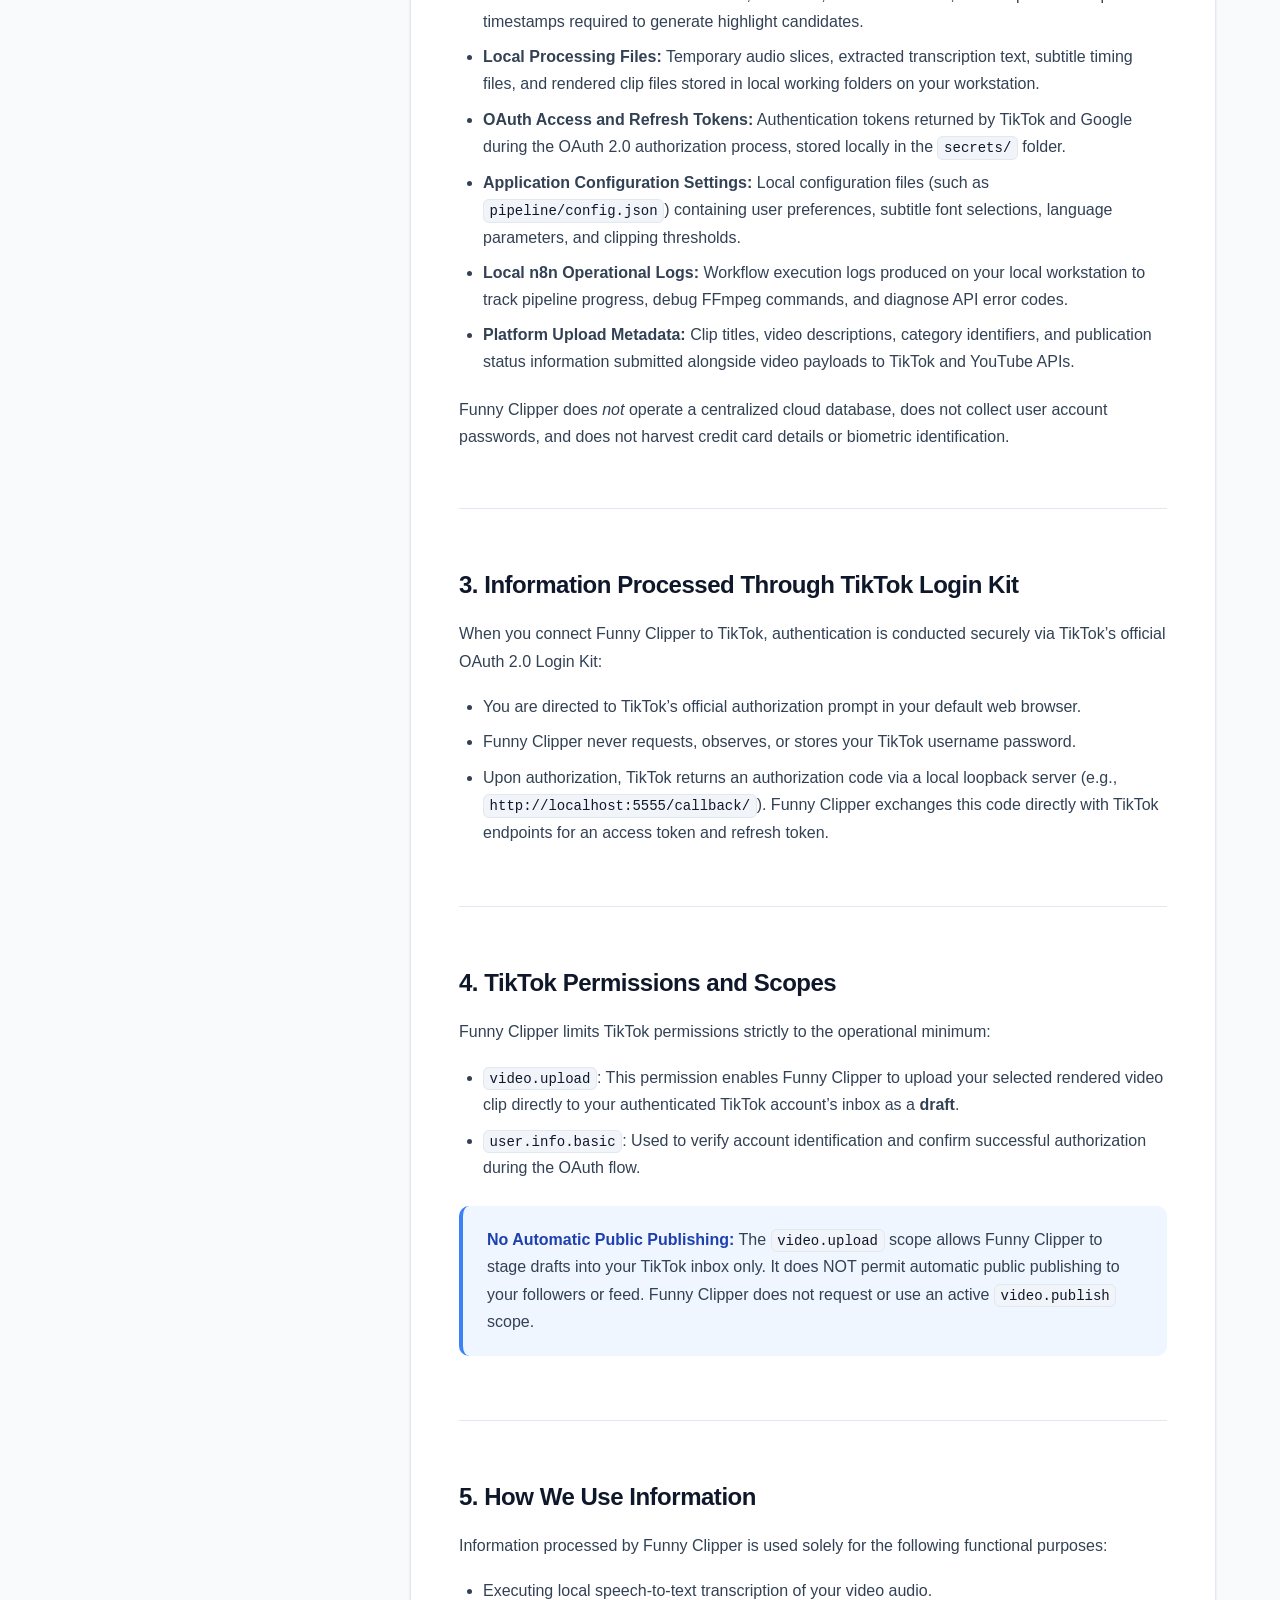
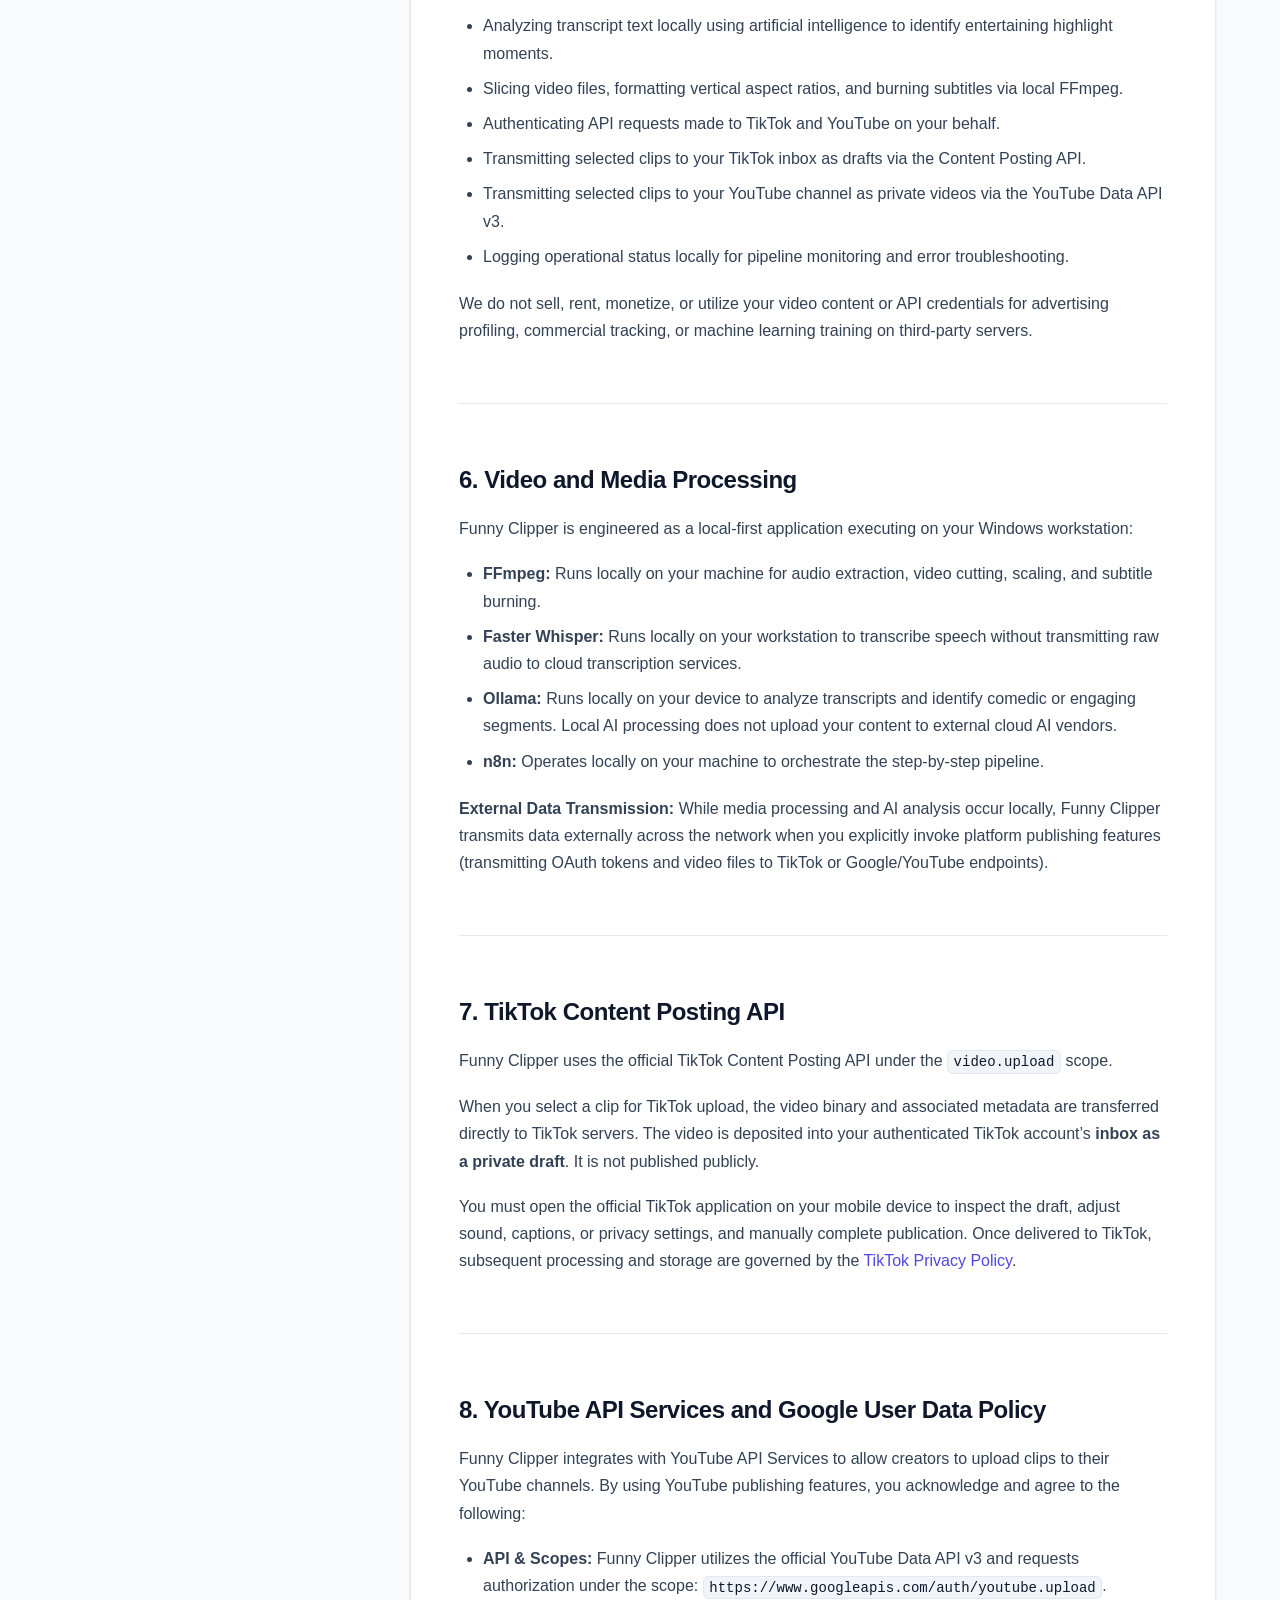
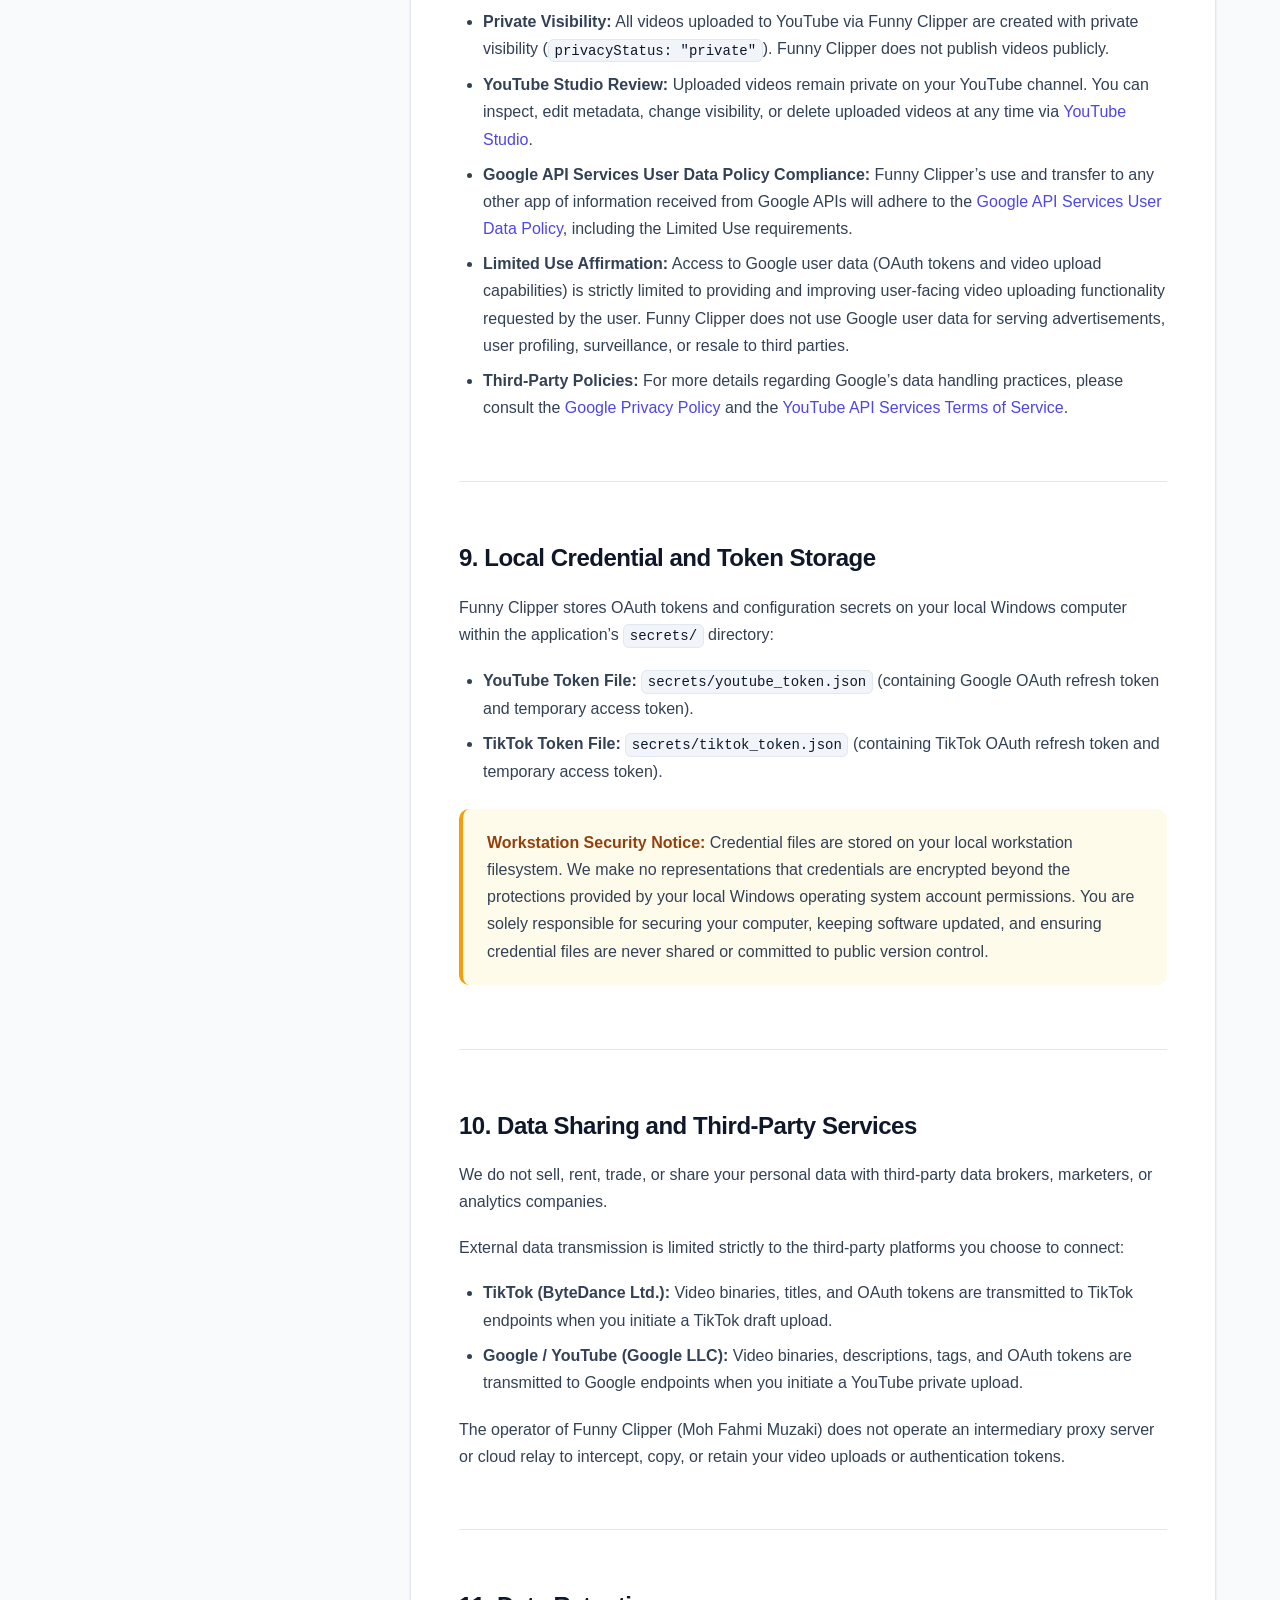
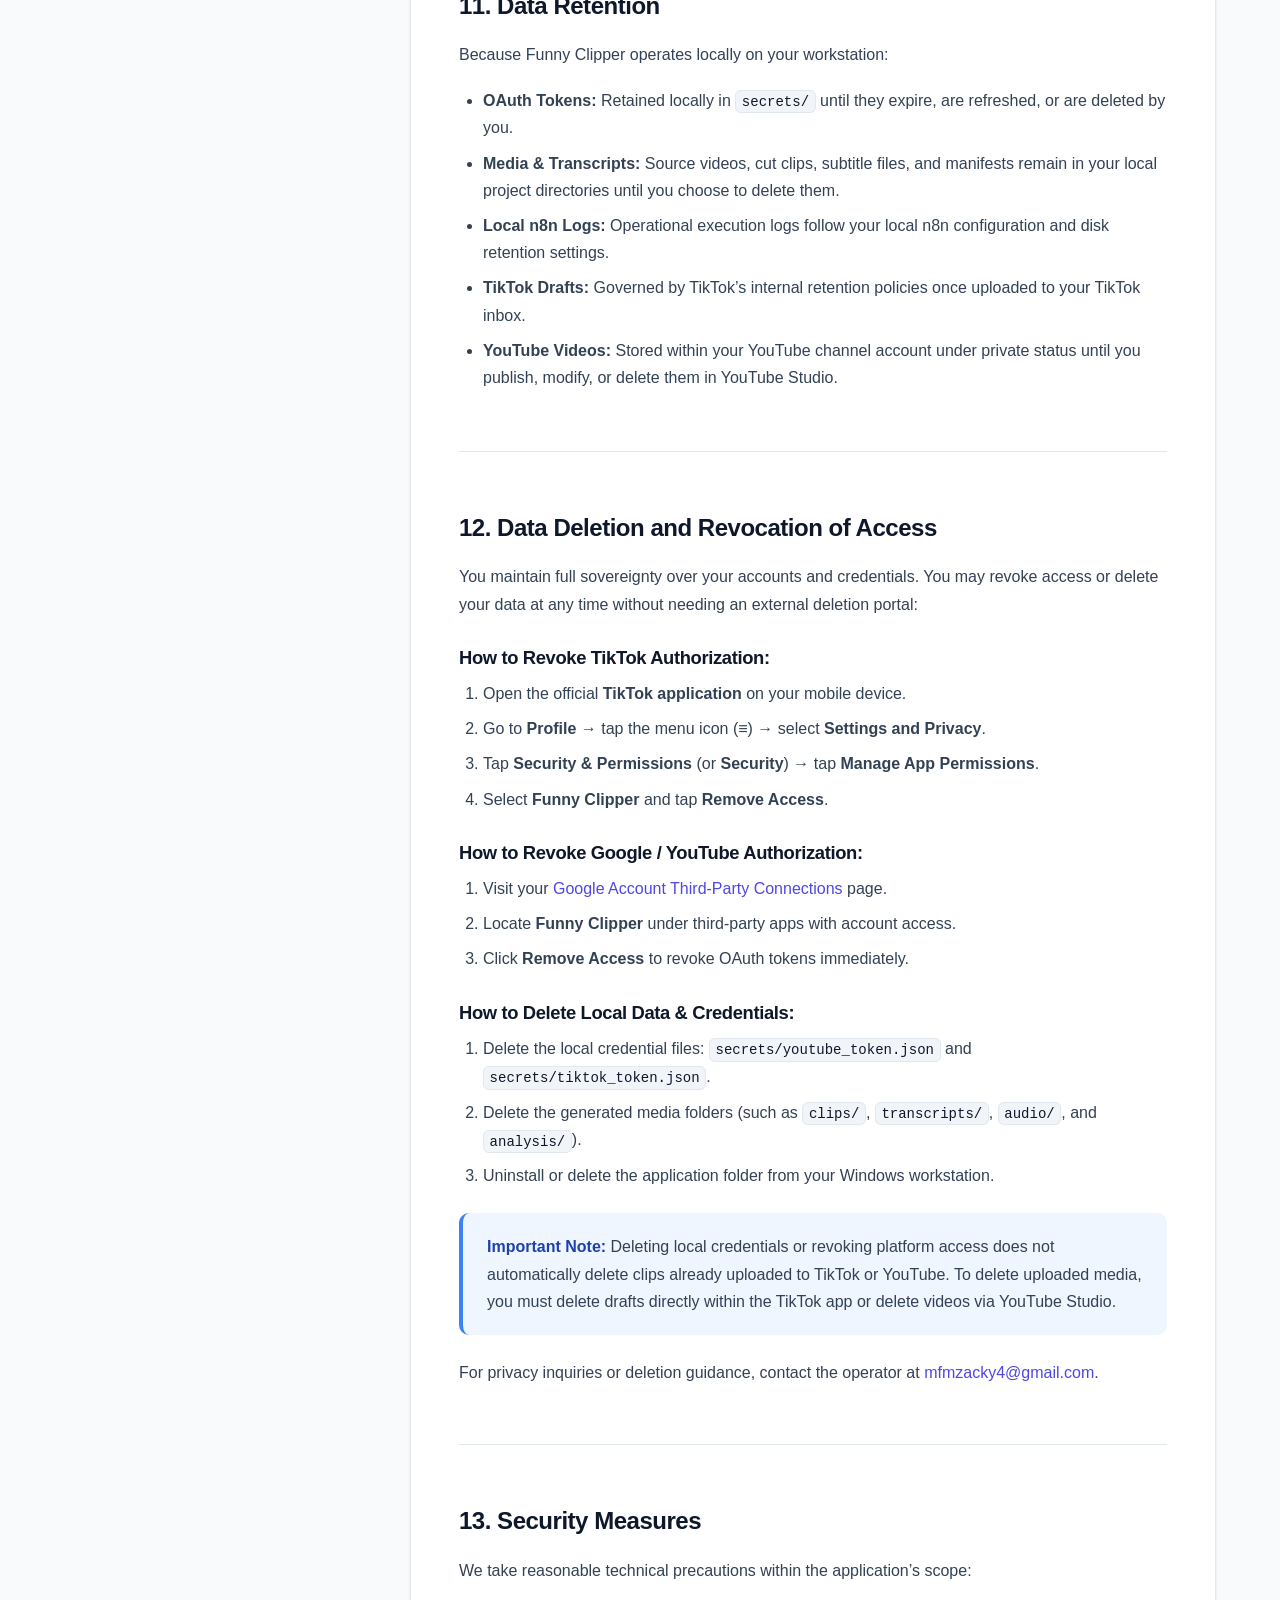
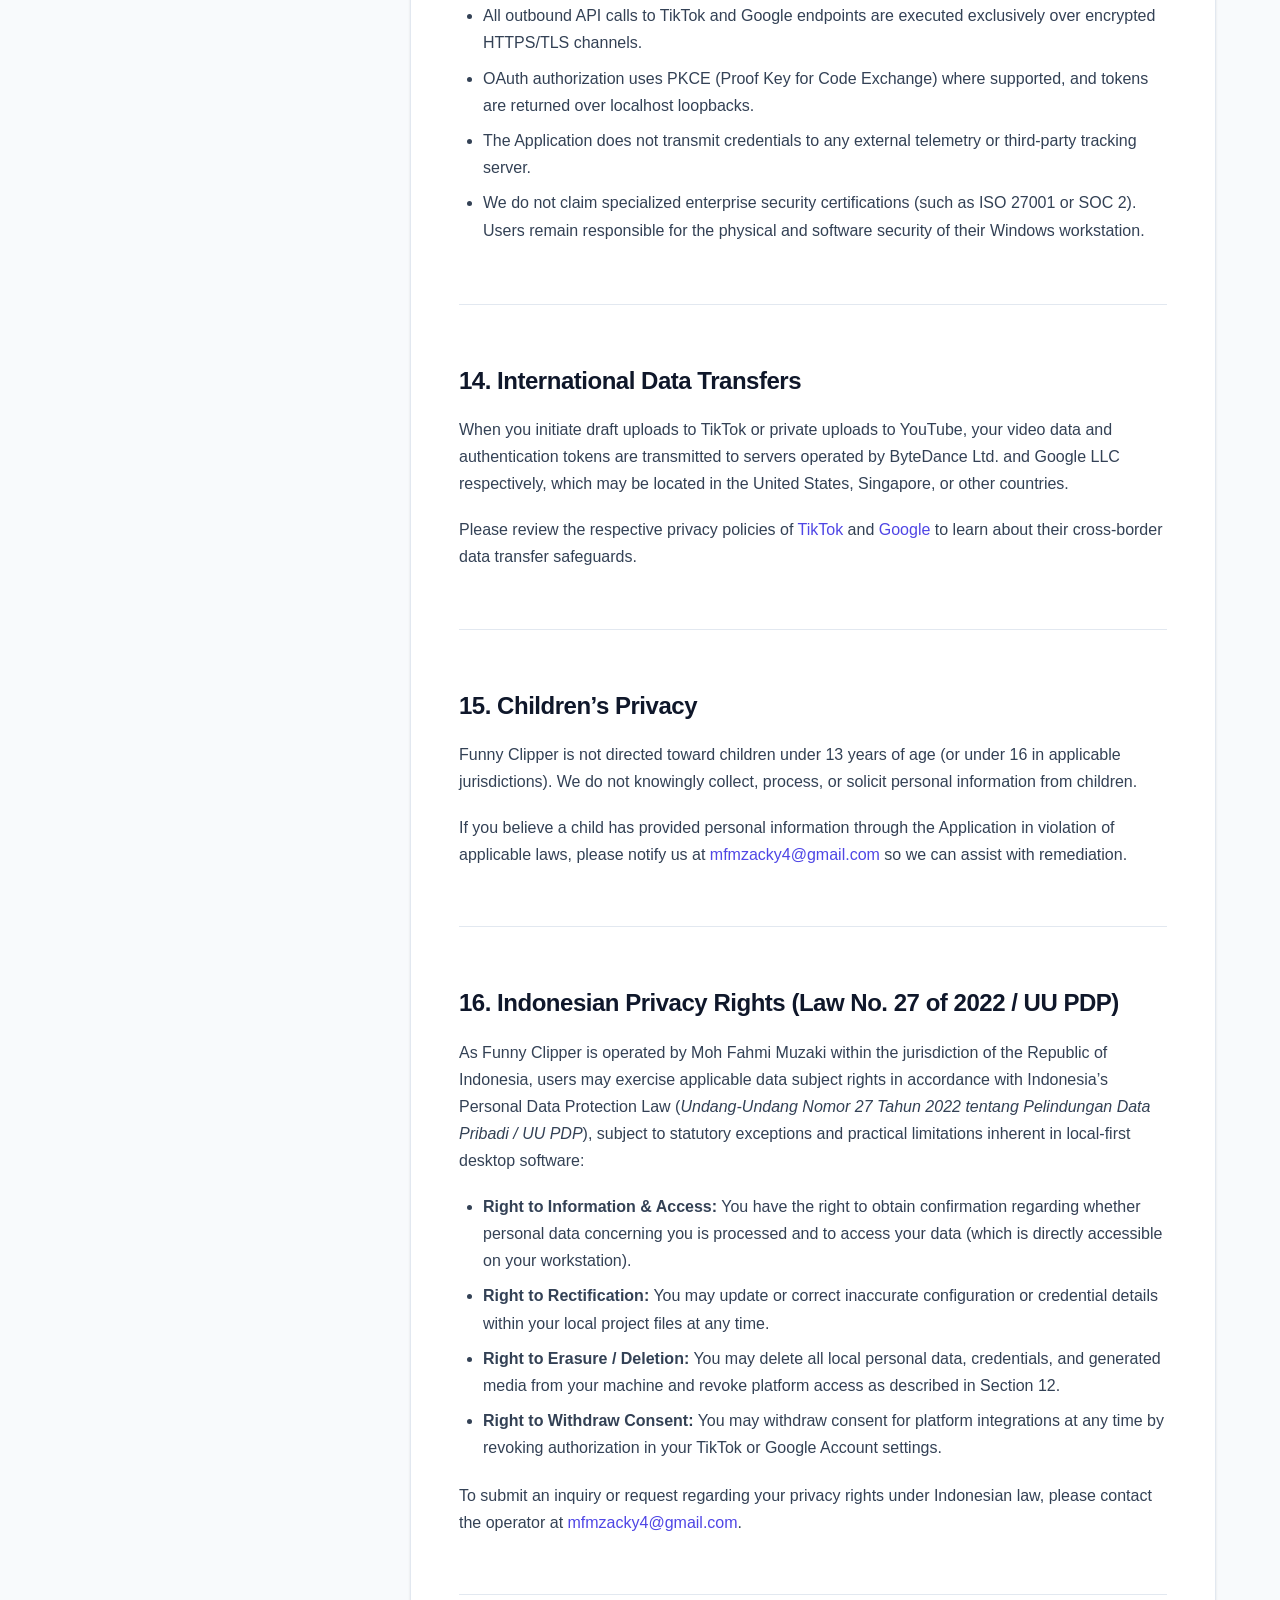
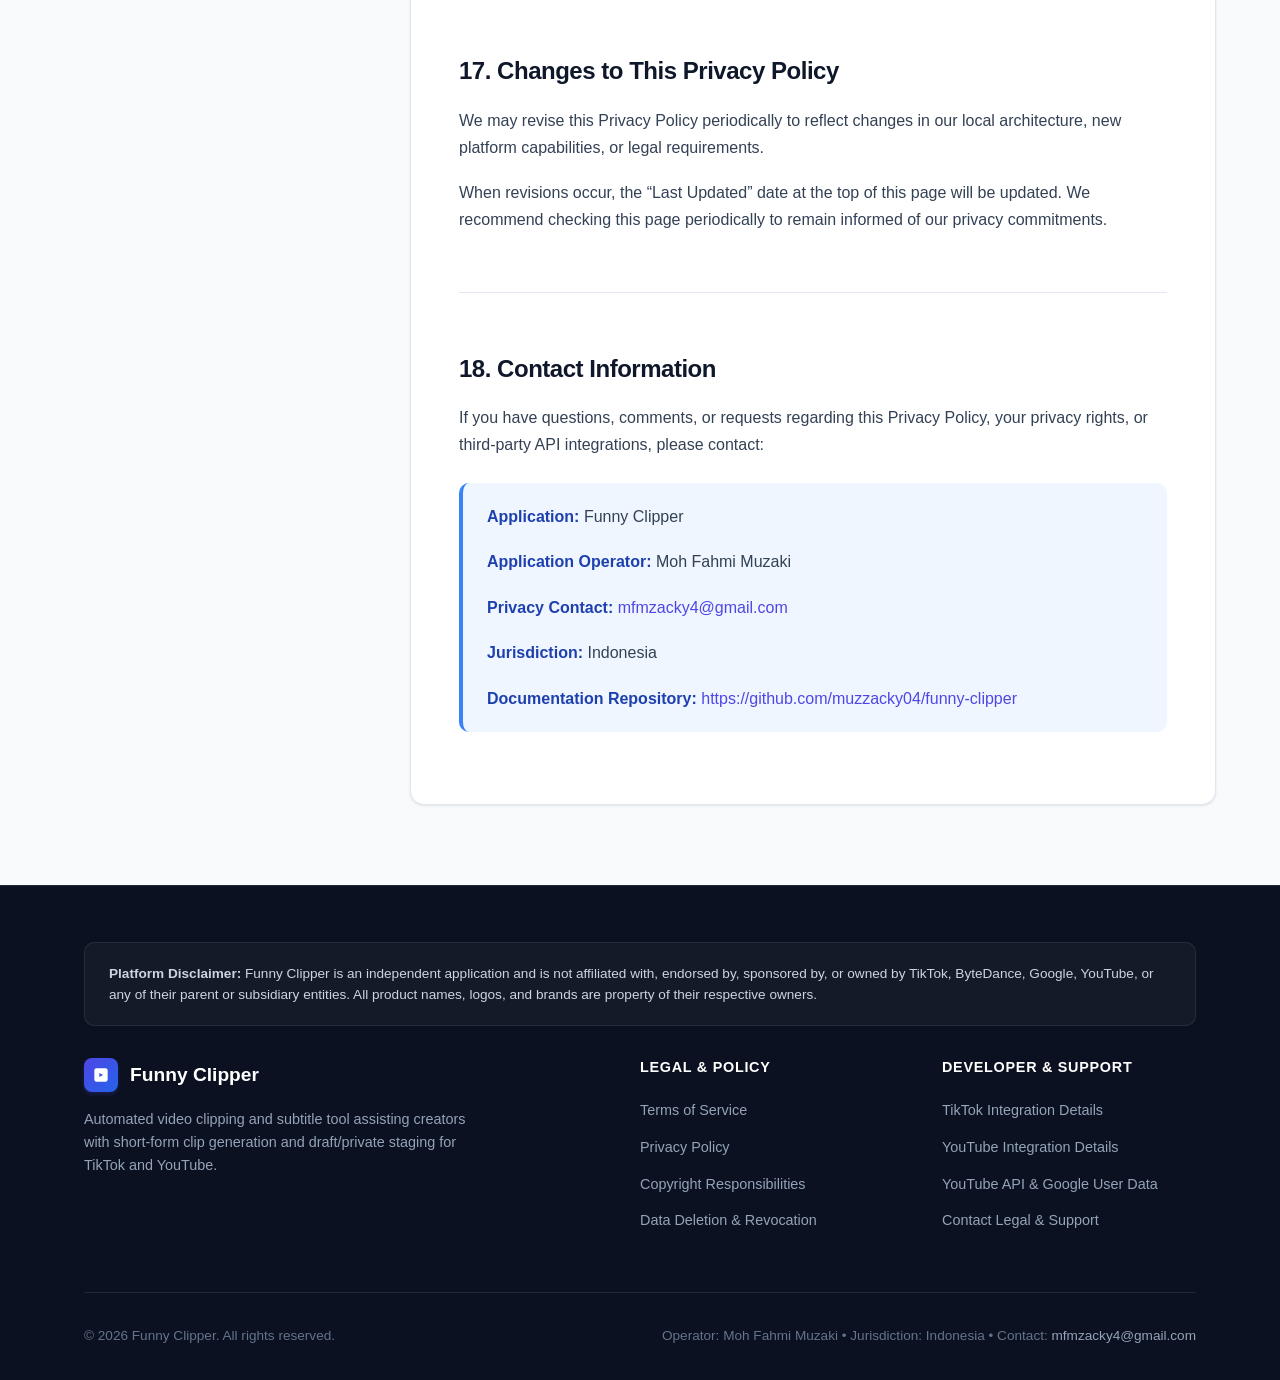
==== commit 2d2ffc8d: "-" ====
--- a/privacy.html
+++ b/privacy.html
@@ -4,16 +4,16 @@
   <meta charset="UTF-8">
   <meta name="viewport" content="width=device-width, initial-scale=1.0">
   <title>Privacy Policy — Funny Clipper</title>
-  <meta name="description" content="Official Privacy Policy for Funny Clipper, detailing data handling, local storage, TikTok Login Kit and Content Posting API integration.">
+  <meta name="description" content="Official Privacy Policy for Funny Clipper, detailing local media processing, TikTok Login Kit and Content Posting API, YouTube Data API v3, Google API Services User Data Policy, and local credential management.">
   
-  <!-- Canonical Placeholder for GitHub Pages -->
-  <link rel="canonical" href="https://[GITHUB_USERNAME].github.io/funny-clipper/privacy.html">
+  <!-- Canonical URL for GitHub Pages -->
+  <link rel="canonical" href="https://muzzacky04.github.io/funny-clipper/privacy.html">
   
   <!-- Open Graph Meta Tags -->
   <meta property="og:title" content="Privacy Policy — Funny Clipper">
-  <meta property="og:description" content="Privacy Policy explaining data handling, TikTok OAuth scopes, and local storage architecture for Funny Clipper.">
+  <meta property="og:description" content="Privacy Policy explaining data handling, local AI processing, TikTok OAuth scopes, YouTube Data API integration, and local token storage for Funny Clipper.">
   <meta property="og:type" content="article">
-  <meta property="og:url" content="https://[GITHUB_USERNAME].github.io/funny-clipper/privacy.html">
+  <meta property="og:url" content="https://muzzacky04.github.io/funny-clipper/privacy.html">
   <meta property="og:site_name" content="Funny Clipper">
   
   <!-- Favicon -->
@@ -49,7 +49,7 @@
           <li><a href="index.html" class="nav-link">Home</a></li>
           <li><a href="terms.html" class="nav-link">Terms of Service</a></li>
           <li><a href="privacy.html" class="nav-link active">Privacy Policy</a></li>
-          <li><a href="#section-16" class="nav-cta"><span>Contact</span></a></li>
+          <li><a href="#section-18" class="nav-cta"><span>Contact</span></a></li>
         </ul>
       </nav>
     </div>
@@ -61,11 +61,11 @@
       <div class="badge">Privacy Documentation</div>
       <h1>Privacy Policy</h1>
       <div class="legal-header-meta">
-        <span><strong>Effective Date:</strong> <span class="placeholder">[EFFECTIVE DATE]</span></span>
+        <span><strong>Effective Date:</strong> November 5, 2026</span>
         <span>&bull;</span>
-        <span><strong>Last Updated:</strong> <span class="placeholder">[EFFECTIVE DATE]</span></span>
+        <span><strong>Last Updated:</strong> November 5, 2026</span>
         <span>&bull;</span>
-        <span><strong>Scope:</strong> Funny Clipper Desktop Tool &amp; TikTok Integration</span>
+        <span><strong>Scope:</strong> Funny Clipper Desktop Tool, TikTok &amp; YouTube Integrations</span>
       </div>
     </div>
   </section>
@@ -79,21 +79,23 @@
         <div class="toc-title">Table of Contents</div>
         <ul class="toc-list">
           <li class="toc-item"><a href="#section-1" class="toc-link">1. Introduction</a></li>
-          <li class="toc-item"><a href="#section-2" class="toc-link">2. Information We Collect</a></li>
+          <li class="toc-item"><a href="#section-2" class="toc-link">2. Information We Process</a></li>
           <li class="toc-item"><a href="#section-3" class="toc-link">3. TikTok Login Kit</a></li>
           <li class="toc-item"><a href="#section-4" class="toc-link">4. TikTok Permissions &amp; Scopes</a></li>
           <li class="toc-item"><a href="#section-5" class="toc-link">5. How We Use Information</a></li>
           <li class="toc-item"><a href="#section-6" class="toc-link">6. Video &amp; Media Processing</a></li>
           <li class="toc-item"><a href="#section-7" class="toc-link">7. TikTok Content Posting API</a></li>
-          <li class="toc-item"><a href="#section-8" class="toc-link">8. Local Credential Storage</a></li>
-          <li class="toc-item"><a href="#section-9" class="toc-link">9. Data Sharing &amp; Third Parties</a></li>
-          <li class="toc-item"><a href="#section-10" class="toc-link">10. Data Retention</a></li>
-          <li class="toc-item"><a href="#section-11" class="toc-link">11. Data Deletion &amp; Revocation</a></li>
-          <li class="toc-item"><a href="#section-12" class="toc-link">12. Security Measures</a></li>
-          <li class="toc-item"><a href="#section-13" class="toc-link">13. International Transfers</a></li>
-          <li class="toc-item"><a href="#section-14" class="toc-link">14. Children's Privacy</a></li>
-          <li class="toc-item"><a href="#section-15" class="toc-link">15. Changes to This Policy</a></li>
-          <li class="toc-item"><a href="#section-16" class="toc-link">16. Contact Information</a></li>
+          <li class="toc-item"><a href="#section-8" class="toc-link">8. YouTube API Services &amp; Google Data</a></li>
+          <li class="toc-item"><a href="#section-9" class="toc-link">9. Local Credential &amp; Token Storage</a></li>
+          <li class="toc-item"><a href="#section-10" class="toc-link">10. Data Sharing &amp; Third Parties</a></li>
+          <li class="toc-item"><a href="#section-11" class="toc-link">11. Data Retention</a></li>
+          <li class="toc-item"><a href="#section-12" class="toc-link">12. Data Deletion &amp; Revocation</a></li>
+          <li class="toc-item"><a href="#section-13" class="toc-link">13. Security Measures</a></li>
+          <li class="toc-item"><a href="#section-14" class="toc-link">14. International Transfers</a></li>
+          <li class="toc-item"><a href="#section-15" class="toc-link">15. Children's Privacy</a></li>
+          <li class="toc-item"><a href="#section-16" class="toc-link">16. Indonesian Privacy Rights (UU PDP)</a></li>
+          <li class="toc-item"><a href="#section-17" class="toc-link">17. Changes to This Policy</a></li>
+          <li class="toc-item"><a href="#section-18" class="toc-link">18. Contact Information</a></li>
         </ul>
       </aside>
 
@@ -103,11 +105,11 @@
         <div class="key-highlights-box">
           <h3>Key Privacy Facts</h3>
           <ul>
-            <li><strong>Local Architecture:</strong> Funny Clipper is primarily configured as a local Windows application. There is no centralized user registration database or hosted tracking backend maintained by us.</li>
-            <li><strong>TikTok OAuth Scope:</strong> We request the <code>video.upload</code> scope strictly to transmit your selected clips to your TikTok account as private inbox drafts.</li>
-            <li><strong>No Direct Public Publishing:</strong> Uploads land in your TikTok inbox. You maintain complete editorial discretion to publish or discard drafts within the official TikTok application.</li>
-            <li><strong>Local Token Responsibility:</strong> OAuth tokens and configuration secrets are retained locally on your computer. You must protect these files and avoid sharing them.</li>
-            <li><strong>Straightforward Revocation:</strong> You can revoke TikTok access at any time via your TikTok mobile app security settings and delete local credentials from your computer.</li>
+            <li><strong>Local Architecture:</strong> Funny Clipper is a local Windows application driven by a local n8n workflow pipeline. Core video clipping, speech transcription (Faster Whisper), and AI analysis (Ollama) execute locally on your workstation. There is no centralized SaaS server collecting your source videos.</li>
+            <li><strong>TikTok Integration:</strong> We request the <code>video.upload</code> scope strictly to transmit your selected clips to your TikTok account as <em>private inbox drafts</em>. We do not possess or use public publishing permissions.</li>
+            <li><strong>YouTube Integration:</strong> We use the YouTube Data API v3 under the <code>https://www.googleapis.com/auth/youtube.upload</code> scope to upload user-selected clips with <em>private visibility</em>. Google API user data is used solely for the requested video upload functionality in compliance with Google API Services User Data Policy.</li>
+            <li><strong>Human-in-the-Loop Review:</strong> No automatic public publishing occurs on either TikTok or YouTube. You retain complete editorial control to review, edit, or delete uploads inside the TikTok app or YouTube Studio.</li>
+            <li><strong>Local Token Custody:</strong> OAuth credentials are stored in your local <code>secrets/</code> directory. You are responsible for safeguarding your workstation and credentials.</li>
           </ul>
         </div>
 
@@ -118,38 +120,47 @@
             <a href="#section-1" class="section-anchor" aria-label="Link to Section 1">#</a>
           </h2>
           <p>
-            This Privacy Policy explains how Funny Clipper (&ldquo;Application,&rdquo; &ldquo;we,&rdquo; &ldquo;us,&rdquo; or &ldquo;our&rdquo;), operated by <span class="placeholder">[OWNER NAME]</span>, collects, processes, and protects information when you use our video clipping tool and its integrations, including the TikTok Developer integration.
-          </p>
-          <p>
-            We take creator privacy and platform transparency seriously. We adhere to the principle of data minimization: we only process information that is technically required to analyze video clips, generate subtitles, and upload drafts to your connected TikTok inbox upon your explicit instruction.
+            This Privacy Policy explains how Funny Clipper (&ldquo;Application,&rdquo; &ldquo;we,&rdquo; &ldquo;us,&rdquo; or &ldquo;our&rdquo;), operated by <strong>Moh Fahmi Muzaki</strong>, processes and protects information when you use our video clipping application and its third-party platform integrations, including the TikTok Developer integration and the YouTube Data API v3 integration.
+          </p>
+          <p>
+            Funny Clipper is architected on data minimization principles. Because Funny Clipper operates primarily as a local desktop tool on your Windows computer, processing of your video files and transcription occurs on your local hardware. External network communication takes place only when you initiate third-party platform authentication or request clip staging to TikTok or YouTube.
           </p>
         </section>
 
         <!-- Section 2 -->
         <section id="section-2" class="legal-section">
           <h2>
-            2. Information We Collect
+            2. Information We Process
             <a href="#section-2" class="section-anchor" aria-label="Link to Section 2">#</a>
           </h2>
           <p>
-            Funny Clipper collects and processes only the minimum data required for its functionality:
-          </p>
-          <ul>
-            <li>
-              <strong>Video Content &amp; Metadata:</strong> Video files, audio streams, file paths, and timestamps selected or supplied by you for clipping and transcription.
-            </li>
-            <li>
-              <strong>Third-Party Authentication Data:</strong> OAuth 2.0 access tokens, refresh tokens, token expiration timestamps, and authorized scope identifiers returned by TikTok during the authorization flow.
-            </li>
-            <li>
-              <strong>Application Configuration Settings:</strong> Local user preferences, clipping duration thresholds, subtitle formatting options, and local directory configurations.
-            </li>
-            <li>
-              <strong>Operational Logs:</strong> Local runtime and diagnostic logs generated on your machine to troubleshoot clipping, audio extraction, or API upload errors.
-            </li>
-          </ul>
-          <p>
-            Funny Clipper does <em>not</em> collect user passwords, credit card details, government identification numbers, or unauthorized profile data.
+            Funny Clipper processes only the data necessary to execute video analysis, render clips, and fulfill your upload commands:
+          </p>
+          <ul>
+            <li>
+              <strong>Video &amp; Audio Files:</strong> Video media files, audio tracks, and segment timecodes selected or supplied by you for clipping, analysis, and transcription.
+            </li>
+            <li>
+              <strong>Source Video Metadata:</strong> Video titles, durations, video resolutions, and chapter/transcript timestamps required to generate highlight candidates.
+            </li>
+            <li>
+              <strong>Local Processing Files:</strong> Temporary audio slices, extracted transcription text, subtitle timing files, and rendered clip files stored in local working folders on your workstation.
+            </li>
+            <li>
+              <strong>OAuth Access and Refresh Tokens:</strong> Authentication tokens returned by TikTok and Google during the OAuth 2.0 authorization process, stored locally in the <code>secrets/</code> folder.
+            </li>
+            <li>
+              <strong>Application Configuration Settings:</strong> Local configuration files (such as <code>pipeline/config.json</code>) containing user preferences, subtitle font selections, language parameters, and clipping thresholds.
+            </li>
+            <li>
+              <strong>Local n8n Operational Logs:</strong> Workflow execution logs produced on your local workstation to track pipeline progress, debug FFmpeg commands, and diagnose API error codes.
+            </li>
+            <li>
+              <strong>Platform Upload Metadata:</strong> Clip titles, video descriptions, category identifiers, and publication status information submitted alongside video payloads to TikTok and YouTube APIs.
+            </li>
+          </ul>
+          <p>
+            Funny Clipper does <em>not</em> operate a centralized cloud database, does not collect user account passwords, and does not harvest credit card details or biometric identification.
           </p>
         </section>
 
@@ -160,11 +171,13 @@
             <a href="#section-3" class="section-anchor" aria-label="Link to Section 3">#</a>
           </h2>
           <p>
-            When you choose to connect Funny Clipper to TikTok, the authentication process is handled directly through TikTok&rsquo;s official OAuth 2.0 Login Kit.
-          </p>
-          <p>
-            You are redirected to TikTok&rsquo;s official authorization dialog in your web browser. Funny Clipper never sees, collects, or stores your TikTok password or login credentials. Upon granting permission, TikTok returns an authorization code which Funny Clipper exchanges for access and refresh tokens.
-          </p>
+            When you connect Funny Clipper to TikTok, authentication is conducted securely via TikTok&rsquo;s official OAuth 2.0 Login Kit:
+          </p>
+          <ul>
+            <li>You are directed to TikTok&rsquo;s official authorization prompt in your default web browser.</li>
+            <li>Funny Clipper never requests, observes, or stores your TikTok username password.</li>
+            <li>Upon authorization, TikTok returns an authorization code via a local loopback server (e.g., <code>http://localhost:5555/callback/</code>). Funny Clipper exchanges this code directly with TikTok endpoints for an access token and refresh token.</li>
+          </ul>
         </section>
 
         <!-- Section 4 -->
@@ -175,16 +188,21 @@
             <a href="#section-4" class="section-anchor" aria-label="Link to Section 4">#</a>
           </h2>
           <p>
-            Funny Clipper strictly limits requested scopes to what is technically necessary to perform its advertised function:
-          </p>
-          <ul>
-            <li>
-              <code>video.upload</code>: This permission enables Funny Clipper to upload your selected video clip to your TikTok account as an inbox draft. This scope does not provide Funny Clipper with access to your private direct messages, your payment details, or the ability to publish publicly without your review.
-            </li>
-          </ul>
-          <p>
-            We do not request scopes to read your follower lists, private messages, user interaction feeds, or modify unrelated account settings.
-          </p>
+            Funny Clipper limits TikTok permissions strictly to the operational minimum:
+          </p>
+          <ul>
+            <li>
+              <code>video.upload</code>: This permission enables Funny Clipper to upload your selected rendered video clip directly to your authenticated TikTok account&rsquo;s inbox as a <strong>draft</strong>.
+            </li>
+            <li>
+              <code>user.info.basic</code>: Used to verify account identification and confirm successful authorization during the OAuth flow.
+            </li>
+          </ul>
+          <div class="callout callout-info">
+            <p>
+              <strong>No Automatic Public Publishing:</strong> The <code>video.upload</code> scope allows Funny Clipper to stage drafts into your TikTok inbox only. It does NOT permit automatic public publishing to your followers or feed. Funny Clipper does not request or use an active <code>video.publish</code> scope.
+            </p>
+          </div>
         </section>
 
         <!-- Section 5 -->
@@ -194,18 +212,19 @@
             <a href="#section-5" class="section-anchor" aria-label="Link to Section 5">#</a>
           </h2>
           <p>
-            Information processed by Funny Clipper is used exclusively for the following operational purposes:
-          </p>
-          <ul>
-            <li>Analyzing designated source videos to identify interesting highlights and segment boundaries.</li>
-            <li>Transcribing speech and rendering synchronized subtitle overlays.</li>
-            <li>Formatting, cutting, and exporting vertical short-form video clips.</li>
-            <li>Authenticating API requests made to TikTok on your behalf using valid OAuth tokens.</li>
-            <li>Initiating draft uploads to your TikTok inbox via the Content Posting API.</li>
-            <li>Displaying local error diagnostics and upload status within the application interface.</li>
-          </ul>
-          <p>
-            We do not sell, rent, monetize, or use your data or video content for marketing, advertising profiling, or behavioral targeting.
+            Information processed by Funny Clipper is used solely for the following functional purposes:
+          </p>
+          <ul>
+            <li>Executing local speech-to-text transcription of your video audio.</li>
+            <li>Analyzing transcript text locally using artificial intelligence to identify entertaining highlight moments.</li>
+            <li>Slicing video files, formatting vertical aspect ratios, and burning subtitles via local FFmpeg.</li>
+            <li>Authenticating API requests made to TikTok and YouTube on your behalf.</li>
+            <li>Transmitting selected clips to your TikTok inbox as drafts via the Content Posting API.</li>
+            <li>Transmitting selected clips to your YouTube channel as private videos via the YouTube Data API v3.</li>
+            <li>Logging operational status locally for pipeline monitoring and error troubleshooting.</li>
+          </ul>
+          <p>
+            We do not sell, rent, monetize, or utilize your video content or API credentials for advertising profiling, commercial tracking, or machine learning training on third-party servers.
           </p>
         </section>
 
@@ -216,19 +235,17 @@
             <a href="#section-6" class="section-anchor" aria-label="Link to Section 6">#</a>
           </h2>
           <p>
-            Funny Clipper processes video media to generate short clips and synchronized subtitles. Regarding the processing architecture:
-          </p>
-          <ul>
-            <li>
-              Video clipping, cutting, and rendering operations execute primarily using video processing tools (such as FFmpeg) configured on your local Windows system.
-            </li>
-            <li>
-              Depending on the transcription or detection features configured within your specific environment, subtitle transcription or highlight detection may rely on local speech models or external transcription services/APIs. Where external APIs or speech services are utilized, only the audio or video segments necessary to perform transcription are submitted.
-            </li>
-            <li>
-              Users should review their specific application configuration and external API keys to confirm whether optional third-party speech services are active.
-            </li>
-          </ul>
+            Funny Clipper is engineered as a local-first application executing on your Windows workstation:
+          </p>
+          <ul>
+            <li><strong>FFmpeg:</strong> Runs locally on your machine for audio extraction, video cutting, scaling, and subtitle burning.</li>
+            <li><strong>Faster Whisper:</strong> Runs locally on your workstation to transcribe speech without transmitting raw audio to cloud transcription services.</li>
+            <li><strong>Ollama:</strong> Runs locally on your device to analyze transcripts and identify comedic or engaging segments. Local AI processing does not upload your content to external cloud AI vendors.</li>
+            <li><strong>n8n:</strong> Operates locally on your machine to orchestrate the step-by-step pipeline.</li>
+          </ul>
+          <p>
+            <strong>External Data Transmission:</strong> While media processing and AI analysis occur locally, Funny Clipper transmits data externally across the network when you explicitly invoke platform publishing features (transmitting OAuth tokens and video files to TikTok or Google/YouTube endpoints).
+          </p>
         </section>
 
         <!-- Section 7 -->
@@ -240,191 +257,246 @@
           <p>
             Funny Clipper uses the official TikTok Content Posting API under the <code>video.upload</code> scope.
           </p>
-          <div class="callout callout-info">
+          <p>
+            When you select a clip for TikTok upload, the video binary and associated metadata are transferred directly to TikTok servers. The video is deposited into your authenticated TikTok account&rsquo;s <strong>inbox as a private draft</strong>. It is not published publicly.
+          </p>
+          <p>
+            You must open the official TikTok application on your mobile device to inspect the draft, adjust sound, captions, or privacy settings, and manually complete publication. Once delivered to TikTok, subsequent processing and storage are governed by the <a href="https://www.tiktok.com/legal/page/row/privacy-policy/en" target="_blank" rel="noopener noreferrer">TikTok Privacy Policy</a>.
+          </p>
+        </section>
+
+        <!-- Section 8 -->
+        <section id="section-8" class="legal-section">
+          <span id="youtube-api"></span>
+          <h2>
+            8. YouTube API Services and Google User Data Policy
+            <a href="#section-8" class="section-anchor" aria-label="Link to Section 8">#</a>
+          </h2>
+          <p>
+            Funny Clipper integrates with YouTube API Services to allow creators to upload clips to their YouTube channels. By using YouTube publishing features, you acknowledge and agree to the following:
+          </p>
+          <ul>
+            <li>
+              <strong>API &amp; Scopes:</strong> Funny Clipper utilizes the official YouTube Data API v3 and requests authorization under the scope: <code>https://www.googleapis.com/auth/youtube.upload</code>.
+            </li>
+            <li>
+              <strong>Private Visibility:</strong> All videos uploaded to YouTube via Funny Clipper are created with private visibility (<code>privacyStatus: "private"</code>). Funny Clipper does not publish videos publicly.
+            </li>
+            <li>
+              <strong>YouTube Studio Review:</strong> Uploaded videos remain private on your YouTube channel. You can inspect, edit metadata, change visibility, or delete uploaded videos at any time via <a href="https://studio.youtube.com" target="_blank" rel="noopener noreferrer">YouTube Studio</a>.
+            </li>
+            <li>
+              <strong>Google API Services User Data Policy Compliance:</strong> Funny Clipper&rsquo;s use and transfer to any other app of information received from Google APIs will adhere to the <a href="https://developers.google.com/terms/api-services-user-data-policy" target="_blank" rel="noopener noreferrer">Google API Services User Data Policy</a>, including the Limited Use requirements.
+            </li>
+            <li>
+              <strong>Limited Use Affirmation:</strong> Access to Google user data (OAuth tokens and video upload capabilities) is strictly limited to providing and improving user-facing video uploading functionality requested by the user. Funny Clipper does not use Google user data for serving advertisements, user profiling, surveillance, or resale to third parties.
+            </li>
+            <li>
+              <strong>Third-Party Policies:</strong> For more details regarding Google&rsquo;s data handling practices, please consult the <a href="https://policies.google.com/privacy" target="_blank" rel="noopener noreferrer">Google Privacy Policy</a> and the <a href="https://developers.google.com/youtube/terms/api-services-terms-of-service" target="_blank" rel="noopener noreferrer">YouTube API Services Terms of Service</a>.
+            </li>
+          </ul>
+        </section>
+
+        <!-- Section 9 -->
+        <section id="section-9" class="legal-section">
+          <span id="local-storage"></span>
+          <h2>
+            9. Local Credential and Token Storage
+            <a href="#section-9" class="section-anchor" aria-label="Link to Section 9">#</a>
+          </h2>
+          <p>
+            Funny Clipper stores OAuth tokens and configuration secrets on your local Windows computer within the application&rsquo;s <code>secrets/</code> directory:
+          </p>
+          <ul>
+            <li><strong>YouTube Token File:</strong> <code>secrets/youtube_token.json</code> (containing Google OAuth refresh token and temporary access token).</li>
+            <li><strong>TikTok Token File:</strong> <code>secrets/tiktok_token.json</code> (containing TikTok OAuth refresh token and temporary access token).</li>
+          </ul>
+          <div class="callout callout-warning">
             <p>
-              <strong>Inbox Draft Destination:</strong> Videos transferred via the Content Posting API are deposited strictly into your authenticated TikTok account&rsquo;s inbox as <em>drafts</em>. They are not posted publicly to your followers or the For You feed by Funny Clipper.
+              <strong>Workstation Security Notice:</strong> Credential files are stored on your local workstation filesystem. We make no representations that credentials are encrypted beyond the protections provided by your local Windows operating system account permissions. You are solely responsible for securing your computer, keeping software updated, and ensuring credential files are never shared or committed to public version control.
             </p>
           </div>
-          <p>
-            Once a draft is uploaded, the publishing process is completely under your manual control inside the official TikTok mobile app. You may inspect the video, apply TikTok native audio, adjust caption text, set privacy parameters (e.g., Public, Friends, Only Me), or choose to delete the draft.
-          </p>
-        </section>
-
-        <!-- Section 8 -->
-        <section id="section-8" class="legal-section">
-          <h2>
-            8. Local Credential and Token Storage
-            <a href="#section-8" class="section-anchor" aria-label="Link to Section 8">#</a>
-          </h2>
-          <p>
-            Funny Clipper operates as a local Windows application. Authentication tokens received from TikTok (access tokens and refresh tokens) and local configuration parameters are stored on your local operating system drive.
-          </p>
-          <div class="callout callout-warning">
-            <p>
-              <strong>User Responsibility for Local Security:</strong> Local credential files are stored in plain or system-level configuration files on your workstation. We do not represent or guarantee that credentials are encrypted beyond the protections provided by your local Windows filesystem and user account permissions.
-            </p>
-          </div>
-          <p>
-            You must safeguard your workstation, apply operating system updates, maintain password protection on your Windows user account, and refrain from sharing your local project directory or credential files with untrusted parties.
-          </p>
-        </section>
-
-        <!-- Section 9 -->
-        <section id="section-9" class="legal-section">
-          <h2>
-            9. Data Sharing and Third-Party Services
-            <a href="#section-9" class="section-anchor" aria-label="Link to Section 9">#</a>
-          </h2>
-          <p>
-            We do not share your personal data with third-party data brokers, advertising networks, or analytics providers.
-          </p>
-          <p>
-            Data is transmitted only to the third-party platforms you explicitly choose to connect:
-          </p>
-          <ul>
-            <li>
-              <strong>TikTok (ByteDance Ltd.):</strong> When you authenticate and upload clips, video payloads and OAuth tokens are transmitted directly to TikTok endpoints. TikTok processes this data in accordance with the <a href="https://www.tiktok.com/legal/page/row/privacy-policy/en" target="_blank" rel="noopener noreferrer">TikTok Privacy Policy</a>.
-            </li>
-            <li>
-              <strong>YouTube (Google LLC):</strong> If you import source media from YouTube, your interaction is governed by the <a href="https://policies.google.com/privacy" target="_blank" rel="noopener noreferrer">Google Privacy Policy</a>.
-            </li>
-          </ul>
-          <p>
-            Funny Clipper&rsquo;s developer does not operate an intermediary server to intercept, copy, or retain your uploaded video files.
-          </p>
         </section>
 
         <!-- Section 10 -->
         <section id="section-10" class="legal-section">
           <h2>
-            10. Data Retention
+            10. Data Sharing and Third-Party Services
             <a href="#section-10" class="section-anchor" aria-label="Link to Section 10">#</a>
           </h2>
           <p>
-            Because Funny Clipper functions locally:
-          </p>
-          <ul>
-            <li>
-              <strong>OAuth Tokens:</strong> Retained locally on your machine until they expire, until you refresh them, or until you manually remove the credential files.
-            </li>
-            <li>
-              <strong>Generated Video Clips &amp; Subtitles:</strong> Stored in your local output folder until you choose to delete them.
-            </li>
-            <li>
-              <strong>TikTok Drafts:</strong> Governed by TikTok&rsquo;s internal retention policies once transmitted to your TikTok inbox.
-            </li>
-          </ul>
+            We do not sell, rent, trade, or share your personal data with third-party data brokers, marketers, or analytics companies.
+          </p>
+          <p>
+            External data transmission is limited strictly to the third-party platforms you choose to connect:
+          </p>
+          <ul>
+            <li>
+              <strong>TikTok (ByteDance Ltd.):</strong> Video binaries, titles, and OAuth tokens are transmitted to TikTok endpoints when you initiate a TikTok draft upload.
+            </li>
+            <li>
+              <strong>Google / YouTube (Google LLC):</strong> Video binaries, descriptions, tags, and OAuth tokens are transmitted to Google endpoints when you initiate a YouTube private upload.
+            </li>
+          </ul>
+          <p>
+            The operator of Funny Clipper (Moh Fahmi Muzaki) does not operate an intermediary proxy server or cloud relay to intercept, copy, or retain your video uploads or authentication tokens.
+          </p>
         </section>
 
         <!-- Section 11 -->
         <section id="section-11" class="legal-section">
+          <h2>
+            11. Data Retention
+            <a href="#section-11" class="section-anchor" aria-label="Link to Section 11">#</a>
+          </h2>
+          <p>Because Funny Clipper operates locally on your workstation:</p>
+          <ul>
+            <li><strong>OAuth Tokens:</strong> Retained locally in <code>secrets/</code> until they expire, are refreshed, or are deleted by you.</li>
+            <li><strong>Media &amp; Transcripts:</strong> Source videos, cut clips, subtitle files, and manifests remain in your local project directories until you choose to delete them.</li>
+            <li><strong>Local n8n Logs:</strong> Operational execution logs follow your local n8n configuration and disk retention settings.</li>
+            <li><strong>TikTok Drafts:</strong> Governed by TikTok&rsquo;s internal retention policies once uploaded to your TikTok inbox.</li>
+            <li><strong>YouTube Videos:</strong> Stored within your YouTube channel account under private status until you publish, modify, or delete them in YouTube Studio.</li>
+          </ul>
+        </section>
+
+        <!-- Section 12 -->
+        <section id="section-12" class="legal-section">
           <span id="deletion"></span>
           <h2>
-            11. Data Deletion and Revocation of Access
-            <a href="#section-11" class="section-anchor" aria-label="Link to Section 11">#</a>
-          </h2>
-          <p>
-            You maintain full sovereignty over your data and platform connections. Funny Clipper does not require an automated web deletion portal because data is stored locally under your direct custody.
-          </p>
+            12. Data Deletion and Revocation of Access
+            <a href="#section-12" class="section-anchor" aria-label="Link to Section 12">#</a>
+          </h2>
+          <p>
+            You maintain full sovereignty over your accounts and credentials. You may revoke access or delete your data at any time without needing an external deletion portal:
+          </p>
+
           <h3>How to Revoke TikTok Authorization:</h3>
           <ol>
             <li>Open the official <strong>TikTok application</strong> on your mobile device.</li>
-            <li>Navigate to <strong>Profile</strong> &rarr; tap the menu icon (<strong>&equiv;</strong>) in the top-right corner.</li>
-            <li>Select <strong>Settings and Privacy</strong>.</li>
-            <li>Go to <strong>Security &amp; Permissions</strong> (or <strong>Security</strong>).</li>
-            <li>Tap <strong>Manage App Permissions</strong>.</li>
-            <li>Locate <strong>Funny Clipper</strong> in the authorized apps list and tap <strong>Remove Access</strong> (Revoke).</li>
+            <li>Go to <strong>Profile</strong> &rarr; tap the menu icon (<strong>&equiv;</strong>) &rarr; select <strong>Settings and Privacy</strong>.</li>
+            <li>Tap <strong>Security &amp; Permissions</strong> (or <strong>Security</strong>) &rarr; tap <strong>Manage App Permissions</strong>.</li>
+            <li>Select <strong>Funny Clipper</strong> and tap <strong>Remove Access</strong>.</li>
           </ol>
 
+          <h3>How to Revoke Google / YouTube Authorization:</h3>
+          <ol>
+            <li>Visit your <a href="https://myaccount.google.com/permissions" target="_blank" rel="noopener noreferrer">Google Account Third-Party Connections</a> page.</li>
+            <li>Locate <strong>Funny Clipper</strong> under third-party apps with account access.</li>
+            <li>Click <strong>Remove Access</strong> to revoke OAuth tokens immediately.</li>
+          </ol>
+
           <h3>How to Delete Local Data &amp; Credentials:</h3>
-          <p>
-            To remove all traces of Funny Clipper authentication and media from your Windows device:
-          </p>
           <ol>
-            <li>Delete the local token storage file (e.g., <code>token.json</code>, <code>credentials.json</code>, or <code>.env</code>) containing your OAuth access tokens.</li>
-            <li>Delete any generated video clips, subtitle files, and temporary cache folders created in your output directories.</li>
-            <li>Uninstall or delete the Funny Clipper application directory.</li>
+            <li>Delete the local credential files: <code>secrets/youtube_token.json</code> and <code>secrets/tiktok_token.json</code>.</li>
+            <li>Delete the generated media folders (such as <code>clips/</code>, <code>transcripts/</code>, <code>audio/</code>, and <code>analysis/</code>).</li>
+            <li>Uninstall or delete the application folder from your Windows workstation.</li>
           </ol>
-
-          <p>
-            For privacy inquiries or assistance regarding data deletion, you may email us directly at <span class="placeholder">[CONTACT EMAIL]</span>.
-          </p>
-        </section>
-
-        <!-- Section 12 -->
-        <section id="section-12" class="legal-section">
-          <h2>
-            12. Security Measures
-            <a href="#section-12" class="section-anchor" aria-label="Link to Section 12">#</a>
-          </h2>
-          <p>
-            We implement reasonable measures to support software integrity:
-          </p>
-          <ul>
-            <li>API communications with TikTok servers are conducted strictly over encrypted HTTPS/TLS channels.</li>
-            <li>The Application does not transmit credentials to any third-party telemetry server.</li>
-            <li>We do not claim specialized security certifications (such as ISO 27001 or SOC 2) or proprietary hardware-level encryption guarantees. Users are responsible for securing their host operating system.</li>
-          </ul>
+          <div class="callout callout-info">
+            <p>
+              <strong>Important Note:</strong> Deleting local credentials or revoking platform access does not automatically delete clips already uploaded to TikTok or YouTube. To delete uploaded media, you must delete drafts directly within the TikTok app or delete videos via YouTube Studio.
+            </p>
+          </div>
+          <p>
+            For privacy inquiries or deletion guidance, contact the operator at <a href="mailto:mfmzacky4@gmail.com">mfmzacky4@gmail.com</a>.
+          </p>
         </section>
 
         <!-- Section 13 -->
         <section id="section-13" class="legal-section">
           <h2>
-            13. International Data Transfers
+            13. Security Measures
             <a href="#section-13" class="section-anchor" aria-label="Link to Section 13">#</a>
           </h2>
           <p>
-            When you upload drafts through the TikTok Content Posting API, your video data and authentication tokens are transferred to servers operated by TikTok and its global affiliates, which may be located in the United States, Singapore, or other jurisdictions.
-          </p>
-          <p>
-            Please review <a href="https://www.tiktok.com/legal/page/row/privacy-policy/en" target="_blank" rel="noopener noreferrer">TikTok&rsquo;s Privacy Policy</a> to understand their international data transfer safeguards.
-          </p>
+            We take reasonable technical precautions within the application&rsquo;s scope:
+          </p>
+          <ul>
+            <li>All outbound API calls to TikTok and Google endpoints are executed exclusively over encrypted HTTPS/TLS channels.</li>
+            <li>OAuth authorization uses PKCE (Proof Key for Code Exchange) where supported, and tokens are returned over localhost loopbacks.</li>
+            <li>The Application does not transmit credentials to any external telemetry or third-party tracking server.</li>
+            <li>We do not claim specialized enterprise security certifications (such as ISO 27001 or SOC 2). Users remain responsible for the physical and software security of their Windows workstation.</li>
+          </ul>
         </section>
 
         <!-- Section 14 -->
         <section id="section-14" class="legal-section">
           <h2>
-            14. Children&rsquo;s Privacy
+            14. International Data Transfers
             <a href="#section-14" class="section-anchor" aria-label="Link to Section 14">#</a>
           </h2>
           <p>
-            Funny Clipper is not directed toward children under the age of 13 (or under 16 in certain jurisdictions), and we do not knowingly solicit or collect personal information from children.
-          </p>
-          <p>
-            If you become aware that a child has provided personal information or used the Application in violation of age requirements, please contact us at <span class="placeholder">[CONTACT EMAIL]</span> so that appropriate remedial action can be taken.
+            When you initiate draft uploads to TikTok or private uploads to YouTube, your video data and authentication tokens are transmitted to servers operated by ByteDance Ltd. and Google LLC respectively, which may be located in the United States, Singapore, or other countries.
+          </p>
+          <p>
+            Please review the respective privacy policies of <a href="https://www.tiktok.com/legal/page/row/privacy-policy/en" target="_blank" rel="noopener noreferrer">TikTok</a> and <a href="https://policies.google.com/privacy" target="_blank" rel="noopener noreferrer">Google</a> to learn about their cross-border data transfer safeguards.
           </p>
         </section>
 
         <!-- Section 15 -->
         <section id="section-15" class="legal-section">
           <h2>
-            15. Changes to This Privacy Policy
+            15. Children&rsquo;s Privacy
             <a href="#section-15" class="section-anchor" aria-label="Link to Section 15">#</a>
           </h2>
           <p>
-            We may update this Privacy Policy from time to time to reflect changes in our operational practices, technical capabilities, or applicable platform requirements.
-          </p>
-          <p>
-            When changes are made, we will update the &ldquo;Last Updated&rdquo; date at the top of this document. We encourage you to review this page periodically to stay informed of our privacy practices.
+            Funny Clipper is not directed toward children under 13 years of age (or under 16 in applicable jurisdictions). We do not knowingly collect, process, or solicit personal information from children.
+          </p>
+          <p>
+            If you believe a child has provided personal information through the Application in violation of applicable laws, please notify us at <a href="mailto:mfmzacky4@gmail.com">mfmzacky4@gmail.com</a> so we can assist with remediation.
           </p>
         </section>
 
         <!-- Section 16 -->
         <section id="section-16" class="legal-section">
+          <span id="privacy-rights"></span>
+          <h2>
+            16. Indonesian Privacy Rights (Law No. 27 of 2022 / UU PDP)
+            <a href="#section-16" class="section-anchor" aria-label="Link to Section 16">#</a>
+          </h2>
+          <p>
+            As Funny Clipper is operated by Moh Fahmi Muzaki within the jurisdiction of the Republic of Indonesia, users may exercise applicable data subject rights in accordance with Indonesia&rsquo;s Personal Data Protection Law (<em>Undang-Undang Nomor 27 Tahun 2022 tentang Pelindungan Data Pribadi / UU PDP</em>), subject to statutory exceptions and practical limitations inherent in local-first desktop software:
+          </p>
+          <ul>
+            <li><strong>Right to Information &amp; Access:</strong> You have the right to obtain confirmation regarding whether personal data concerning you is processed and to access your data (which is directly accessible on your workstation).</li>
+            <li><strong>Right to Rectification:</strong> You may update or correct inaccurate configuration or credential details within your local project files at any time.</li>
+            <li><strong>Right to Erasure / Deletion:</strong> You may delete all local personal data, credentials, and generated media from your machine and revoke platform access as described in Section 12.</li>
+            <li><strong>Right to Withdraw Consent:</strong> You may withdraw consent for platform integrations at any time by revoking authorization in your TikTok or Google Account settings.</li>
+          </ul>
+          <p>
+            To submit an inquiry or request regarding your privacy rights under Indonesian law, please contact the operator at <a href="mailto:mfmzacky4@gmail.com">mfmzacky4@gmail.com</a>.
+          </p>
+        </section>
+
+        <!-- Section 17 -->
+        <section id="section-17" class="legal-section">
+          <h2>
+            17. Changes to This Privacy Policy
+            <a href="#section-17" class="section-anchor" aria-label="Link to Section 17">#</a>
+          </h2>
+          <p>
+            We may revise this Privacy Policy periodically to reflect changes in our local architecture, new platform capabilities, or legal requirements.
+          </p>
+          <p>
+            When revisions occur, the &ldquo;Last Updated&rdquo; date at the top of this page will be updated. We recommend checking this page periodically to remain informed of our privacy commitments.
+          </p>
+        </section>
+
+        <!-- Section 18 -->
+        <section id="section-18" class="legal-section">
           <span id="contact"></span>
           <h2>
-            16. Contact Information
-            <a href="#section-16" class="section-anchor" aria-label="Link to Section 16">#</a>
-          </h2>
-          <p>
-            If you have questions, comments, or requests regarding this Privacy Policy, your rights, or data handling practices, please contact:
+            18. Contact Information
+            <a href="#section-18" class="section-anchor" aria-label="Link to Section 18">#</a>
+          </h2>
+          <p>
+            If you have questions, comments, or requests regarding this Privacy Policy, your privacy rights, or third-party API integrations, please contact:
           </p>
           <div class="callout callout-info">
             <p><strong>Application:</strong> Funny Clipper</p>
-            <p><strong>Maintainer / Data Controller:</strong> <span class="placeholder">[OWNER NAME]</span></p>
-            <p><strong>Privacy Contact:</strong> <span class="placeholder">[CONTACT EMAIL]</span></p>
-            <p><strong>Jurisdiction:</strong> <span class="placeholder">[COUNTRY / JURISDICTION]</span></p>
-            <p><strong>Repository:</strong> <a href="https://github.com/muzzacky04/funny-clipper" target="_blank" rel="noopener noreferrer">https://github.com/muzzacky04/funny-clipper</a></p>
+            <p><strong>Application Operator:</strong> Moh Fahmi Muzaki</p>
+            <p><strong>Privacy Contact:</strong> <a href="mailto:mfmzacky4@gmail.com">mfmzacky4@gmail.com</a></p>
+            <p><strong>Jurisdiction:</strong> Indonesia</p>
+            <p><strong>Documentation Repository:</strong> <a href="https://github.com/muzzacky04/funny-clipper" target="_blank" rel="noopener noreferrer">https://github.com/muzzacky04/funny-clipper</a></p>
           </div>
         </section>
 
@@ -459,7 +531,7 @@
             <span>Funny Clipper</span>
           </a>
           <p>
-            Automated video clipping and subtitle tool assisting creators with short-form clip generation and draft preparation for social media publishing.
+            Automated video clipping and subtitle tool assisting creators with short-form clip generation and draft/private staging for TikTok and YouTube.
           </p>
         </div>
 
@@ -469,7 +541,7 @@
             <li><a href="terms.html">Terms of Service</a></li>
             <li><a href="privacy.html">Privacy Policy</a></li>
             <li><a href="terms.html#section-7">Copyright Responsibilities</a></li>
-            <li><a href="#section-11">Data Deletion &amp; Revocation</a></li>
+            <li><a href="#section-12">Data Deletion &amp; Revocation</a></li>
           </ul>
         </div>
 
@@ -477,18 +549,19 @@
           <h4>Developer &amp; Support</h4>
           <ul class="footer-links">
             <li><a href="terms.html#section-5">TikTok Integration Details</a></li>
-            <li><a href="#section-4">TikTok Permissions &amp; Scopes</a></li>
-            <li><a href="#section-16">Contact Legal &amp; Support</a></li>
+            <li><a href="terms.html#section-6">YouTube Integration Details</a></li>
+            <li><a href="#section-8">YouTube API &amp; Google User Data</a></li>
+            <li><a href="#section-18">Contact Legal &amp; Support</a></li>
           </ul>
         </div>
       </div>
 
       <div class="footer-bottom">
         <div>
-          &copy; <span id="current-year">2026</span> Funny Clipper. All rights reserved.
+          &copy; 2026 Funny Clipper. All rights reserved.
         </div>
         <div>
-          Operator: <span class="placeholder">[OWNER NAME]</span> &bull; Jurisdiction: <span class="placeholder">[COUNTRY / JURISDICTION]</span>
+          Operator: Moh Fahmi Muzaki &bull; Jurisdiction: Indonesia &bull; Contact: <a href="mailto:mfmzacky4@gmail.com">mfmzacky4@gmail.com</a>
         </div>
       </div>
     </div>
